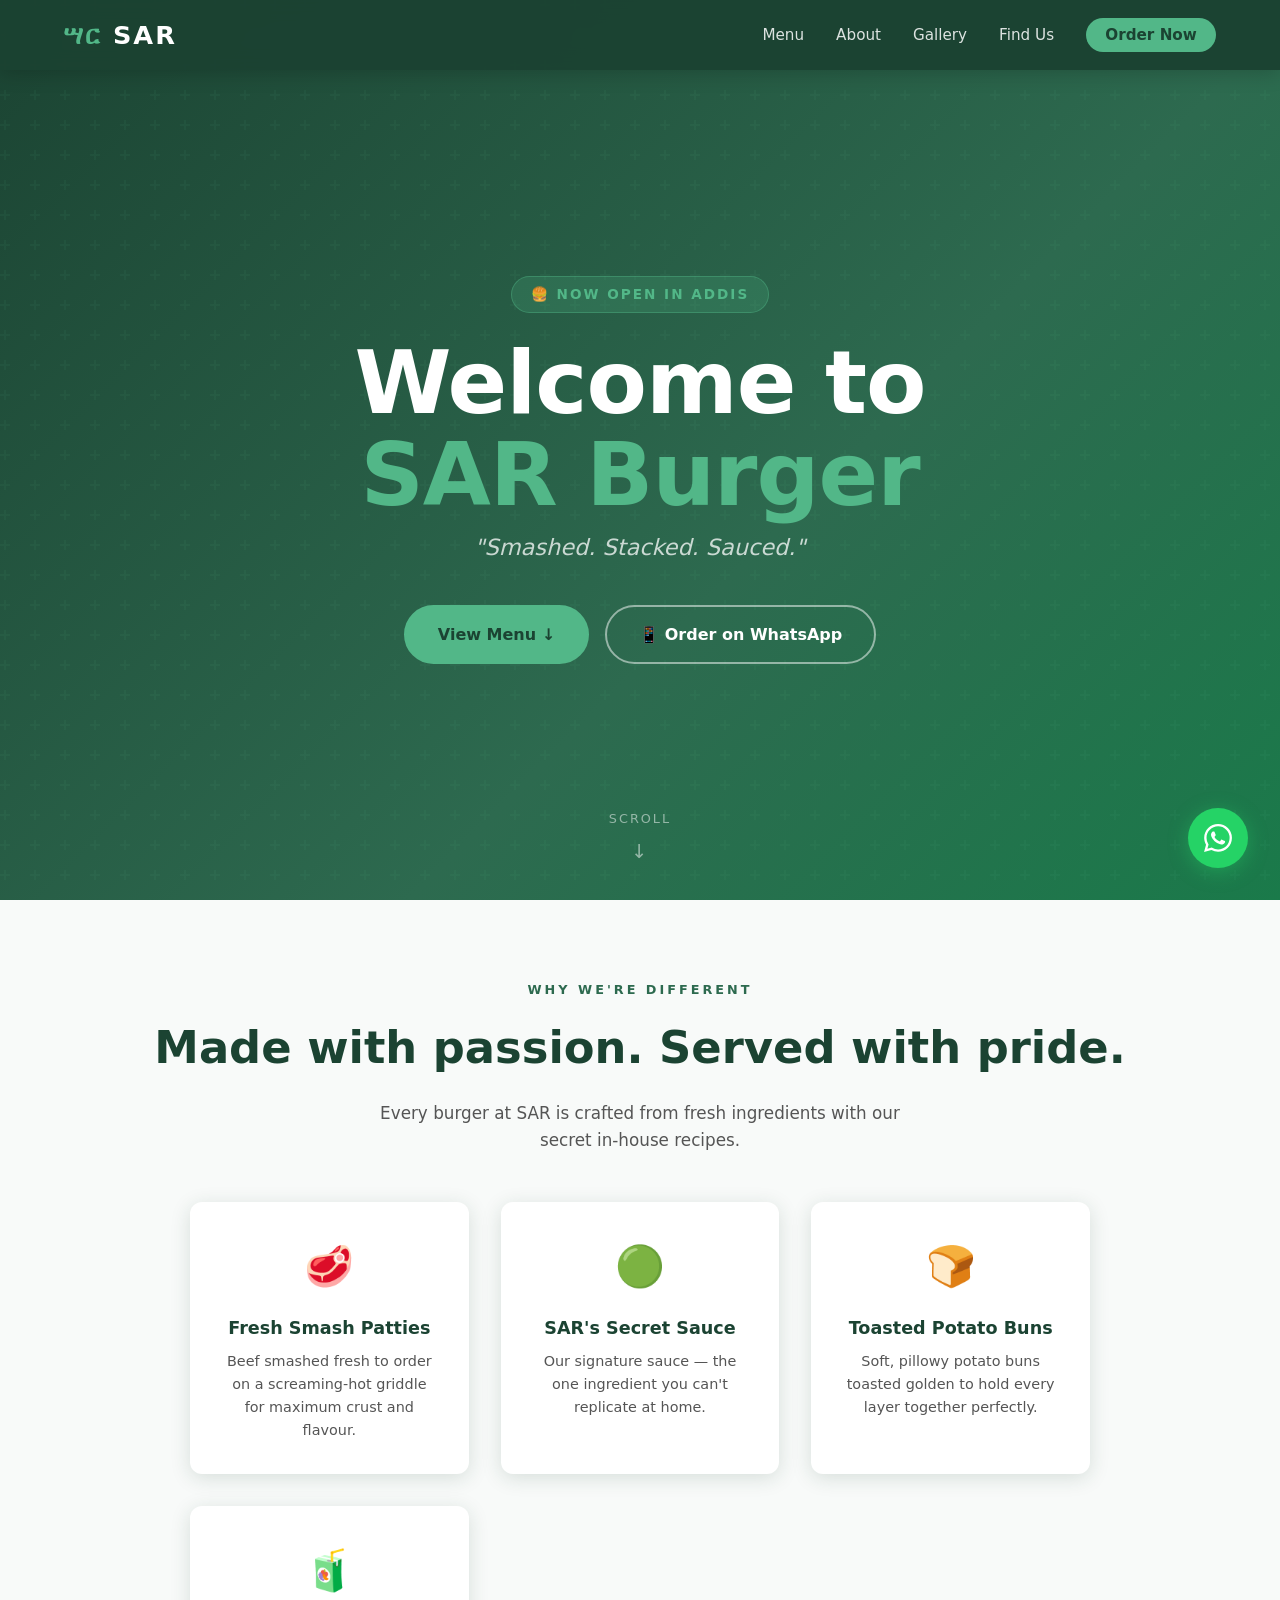
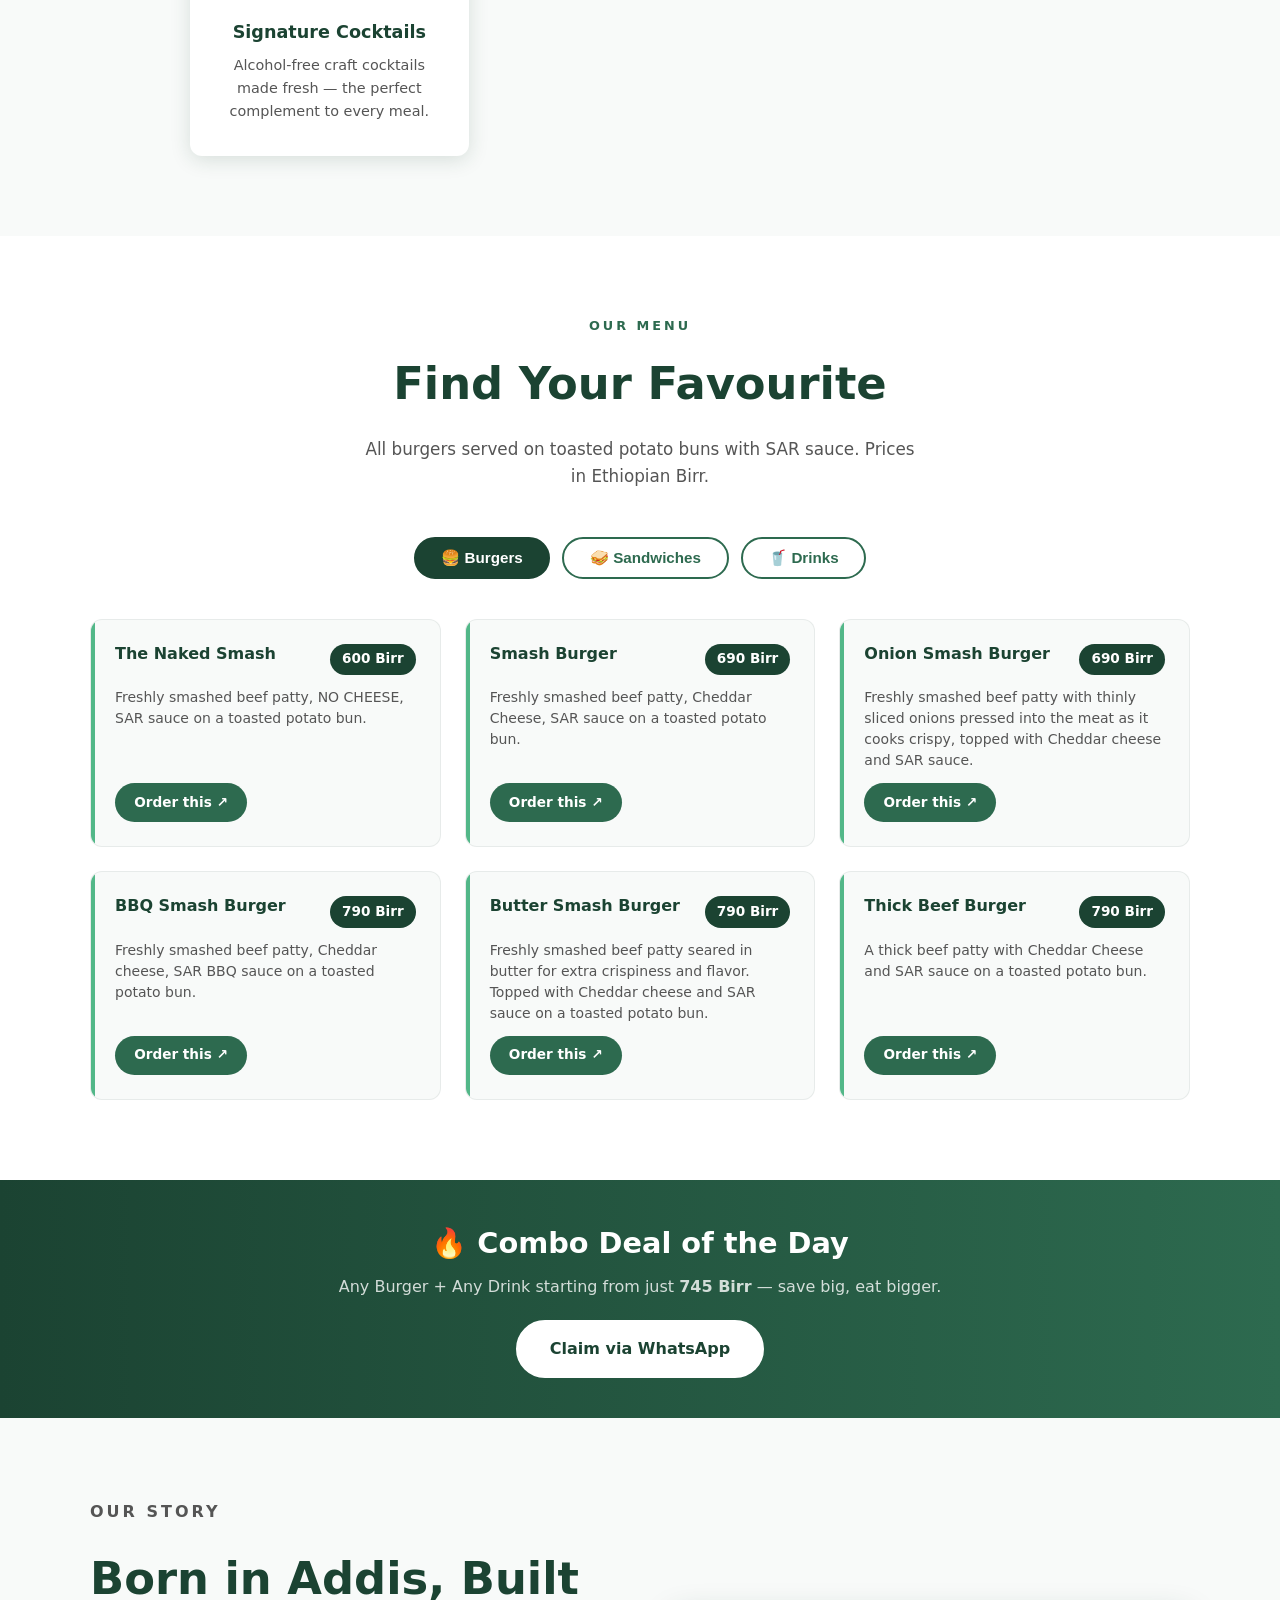
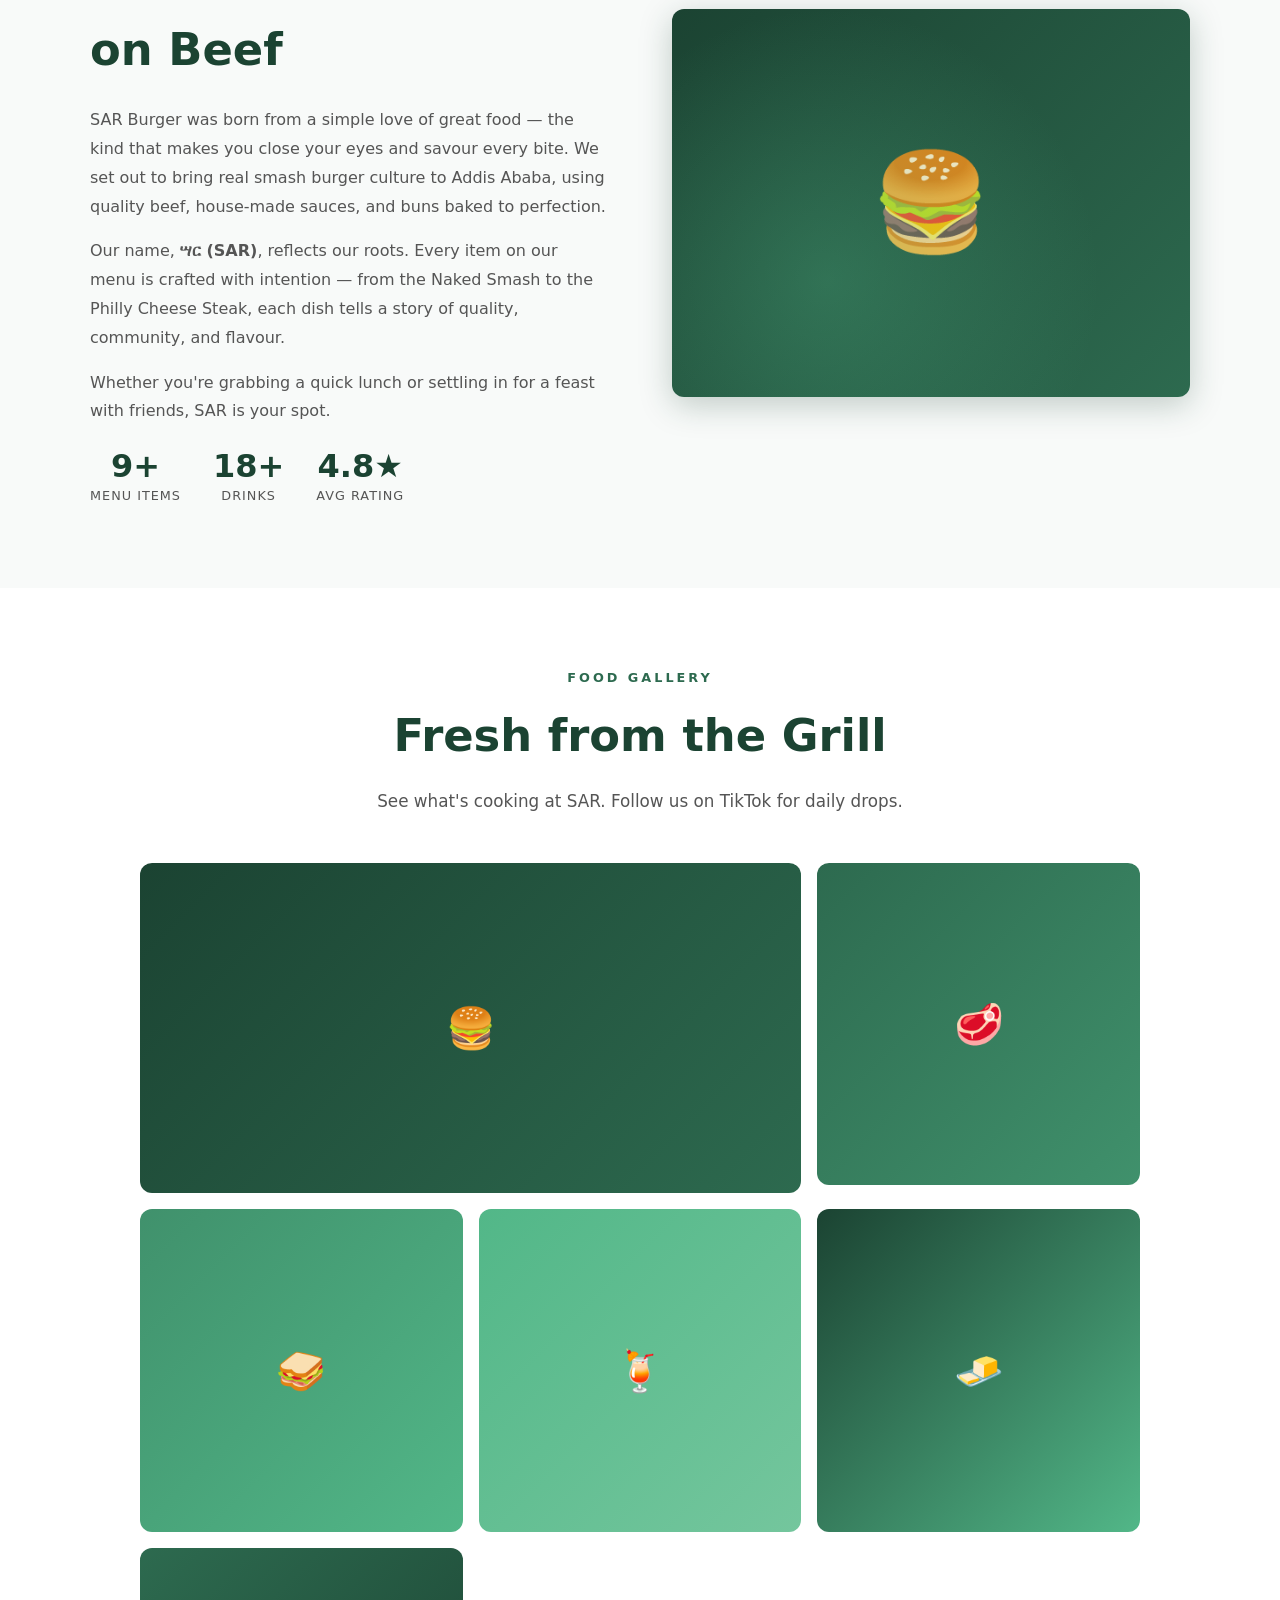
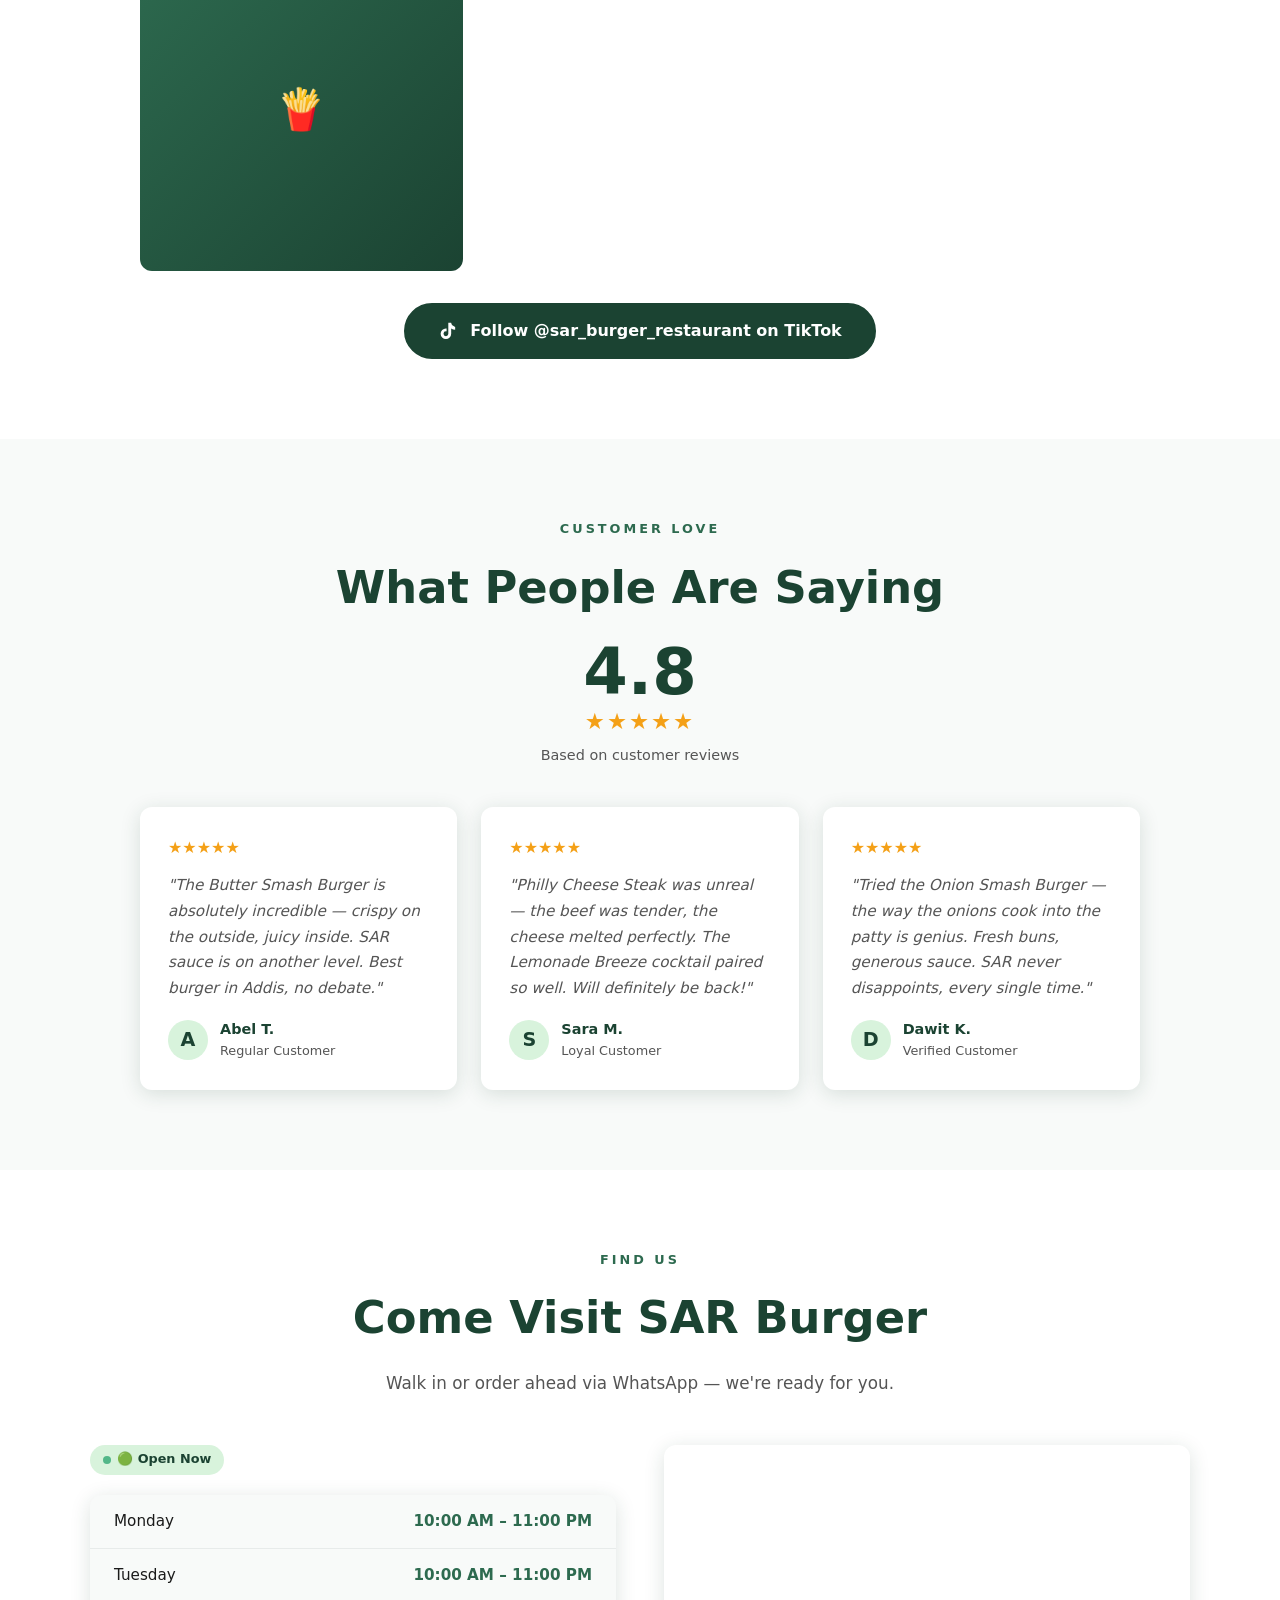
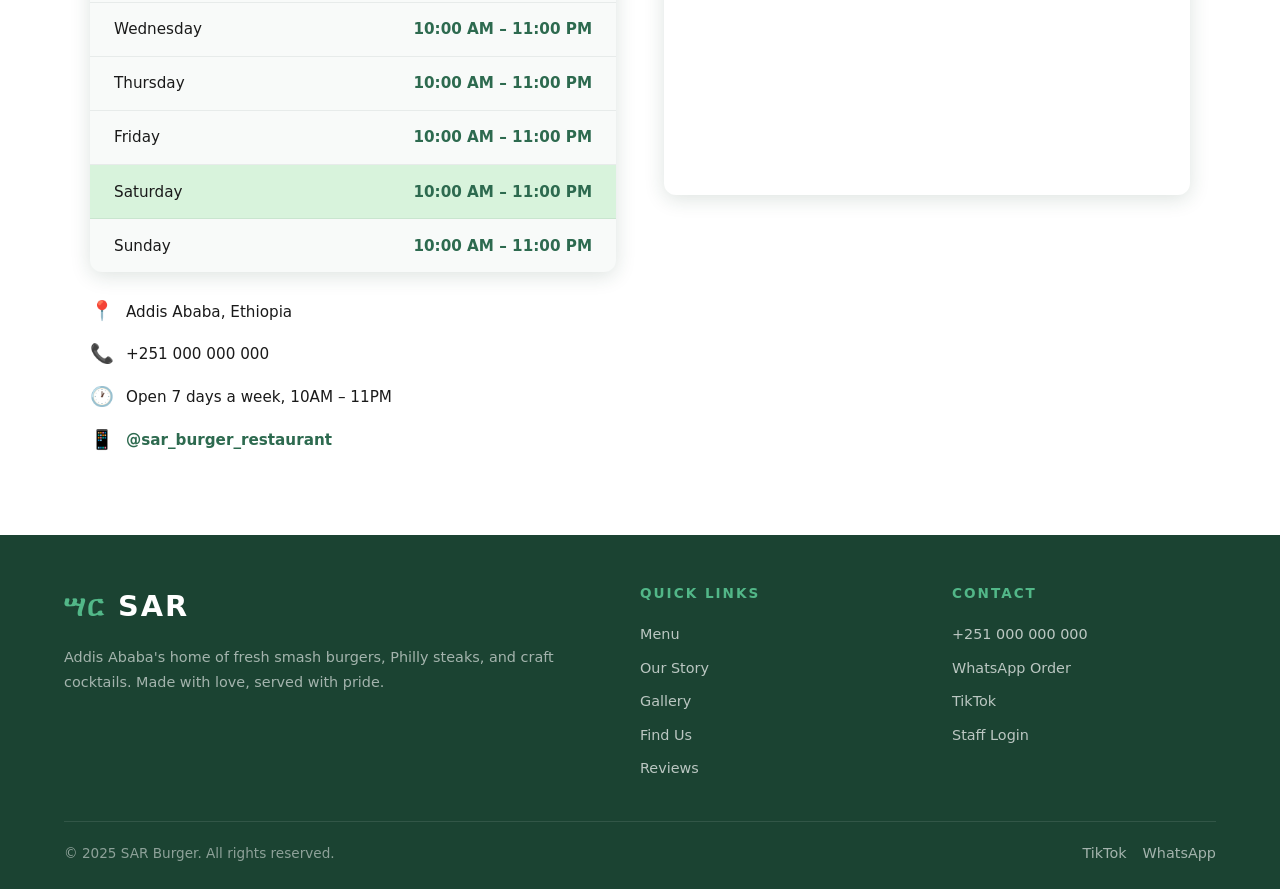
==== index.html @ cb4c7f54 "Build SAR Burger customer & admin website from scratch Two-page website for SAR Burger (Addis Ababa)" ====
<!DOCTYPE html>
<html lang="en">
<head>
  <meta charset="UTF-8" />
  <meta name="viewport" content="width=device-width, initial-scale=1.0" />
  <title>SAR Burger — Smashed. Stacked. Sauced.</title>
  <meta name="description" content="SAR Burger — fresh smash burgers, Philly cheesesteaks, signature cocktails and more. Order now via WhatsApp." />
  <link rel="stylesheet" href="css/style.css" />
  <link rel="icon" href="data:image/svg+xml,<svg xmlns='http://www.w3.org/2000/svg' viewBox='0 0 100 100'><text y='.9em' font-size='90'>🍔</text></svg>" />
</head>
<body>

<!-- ===== NAVBAR ===== -->
<nav class="navbar">
  <a href="#" class="nav-logo"><span>ሣር</span> SAR</a>
  <ul class="nav-links">
    <li><a href="#menu">Menu</a></li>
    <li><a href="#about">About</a></li>
    <li><a href="#gallery">Gallery</a></li>
    <li><a href="#location">Find Us</a></li>
    <li><a href="https://wa.me/251000000000?text=Hi%20SAR%20Burger!%20I'd%20like%20to%20place%20an%20order%20%F0%9F%8D%94" target="_blank" class="nav-order-btn">Order Now</a></li>
  </ul>
  <button class="nav-hamburger" onclick="toggleMenu()" aria-label="Toggle menu">
    <span></span><span></span><span></span>
  </button>
</nav>
<div class="nav-mobile" id="navMobile">
  <a href="#menu" onclick="toggleMenu()">Menu</a>
  <a href="#about" onclick="toggleMenu()">About</a>
  <a href="#gallery" onclick="toggleMenu()">Gallery</a>
  <a href="#location" onclick="toggleMenu()">Find Us</a>
  <a href="https://wa.me/251000000000?text=Hi%20SAR%20Burger!%20I'd%20like%20to%20place%20an%20order%20%F0%9F%8D%94" target="_blank" onclick="toggleMenu()">Order via WhatsApp</a>
</div>

<!-- ===== HERO ===== -->
<section class="hero" id="home">
  <div class="hero-content">
    <div class="hero-eyebrow">🍔 Now Open in Addis</div>
    <h1>Welcome to<br><span class="brand">SAR Burger</span></h1>
    <p class="hero-tagline">"Smashed. Stacked. Sauced."</p>
    <div class="hero-ctas">
      <a href="#menu" class="btn-primary">View Menu ↓</a>
      <a href="https://wa.me/251000000000?text=Hi%20SAR%20Burger!%20I'd%20like%20to%20place%20an%20order%20%F0%9F%8D%94" target="_blank" class="btn-outline">📱 Order on WhatsApp</a>
    </div>
  </div>
  <div class="hero-scroll">Scroll</div>
</section>

<!-- ===== WHY SAR ===== -->
<section class="why-sar" id="why">
  <p class="section-label">Why We're Different</p>
  <h2 class="section-title">Made with passion. Served with pride.</h2>
  <p class="section-subtitle">Every burger at SAR is crafted from fresh ingredients with our secret in-house recipes.</p>
  <div class="features-grid">
    <div class="feature-card">
      <span class="feature-icon">🥩</span>
      <h3>Fresh Smash Patties</h3>
      <p>Beef smashed fresh to order on a screaming-hot griddle for maximum crust and flavour.</p>
    </div>
    <div class="feature-card">
      <span class="feature-icon">🟢</span>
      <h3>SAR's Secret Sauce</h3>
      <p>Our signature sauce — the one ingredient you can't replicate at home.</p>
    </div>
    <div class="feature-card">
      <span class="feature-icon">🍞</span>
      <h3>Toasted Potato Buns</h3>
      <p>Soft, pillowy potato buns toasted golden to hold every layer together perfectly.</p>
    </div>
    <div class="feature-card">
      <span class="feature-icon">🧃</span>
      <h3>Signature Cocktails</h3>
      <p>Alcohol-free craft cocktails made fresh — the perfect complement to every meal.</p>
    </div>
  </div>
</section>

<!-- ===== MENU ===== -->
<section class="menu-section" id="menu">
  <p class="section-label">Our Menu</p>
  <h2 class="section-title">Find Your Favourite</h2>
  <p class="section-subtitle">All burgers served on toasted potato buns with SAR sauce. Prices in Ethiopian Birr.</p>

  <div class="menu-tabs">
    <button class="tab-btn active" onclick="switchTab('burgers', this)">🍔 Burgers</button>
    <button class="tab-btn" onclick="switchTab('sandwiches', this)">🥪 Sandwiches</button>
    <button class="tab-btn" onclick="switchTab('drinks', this)">🥤 Drinks</button>
  </div>

  <!-- BURGERS -->
  <div class="menu-panel active" id="tab-burgers">
    <div class="menu-grid" id="burgers-grid">
      <!-- populated by JS -->
    </div>
  </div>

  <!-- SANDWICHES -->
  <div class="menu-panel" id="tab-sandwiches">
    <p class="menu-category-label">All sandwiches served on a fresh, soft hoagie roll with a side of crispy fries.</p>
    <div class="menu-grid" id="sandwiches-grid"></div>
  </div>

  <!-- DRINKS -->
  <div class="menu-panel" id="tab-drinks">
    <div id="drinks-container"></div>
  </div>
</section>

<!-- ===== OFFERS BANNER ===== -->
<div class="offers-banner">
  <h2>🔥 Combo Deal of the Day</h2>
  <p>Any Burger + Any Drink starting from just <strong>745 Birr</strong> — save big, eat bigger.</p>
  <a href="https://wa.me/251000000000?text=Hi%20SAR!%20I%20want%20the%20combo%20deal%20%F0%9F%94%A5" target="_blank" class="btn-primary">Claim via WhatsApp</a>
</div>

<!-- ===== ABOUT ===== -->
<section class="about" id="about">
  <div class="about-grid">
    <div class="about-text">
      <p class="section-label">Our Story</p>
      <h2 class="section-title">Born in Addis, Built on Beef</h2>
      <p>SAR Burger was born from a simple love of great food — the kind that makes you close your eyes and savour every bite. We set out to bring real smash burger culture to Addis Ababa, using quality beef, house-made sauces, and buns baked to perfection.</p>
      <p>Our name, <strong>ሣር (SAR)</strong>, reflects our roots. Every item on our menu is crafted with intention — from the Naked Smash to the Philly Cheese Steak, each dish tells a story of quality, community, and flavour.</p>
      <p>Whether you're grabbing a quick lunch or settling in for a feast with friends, SAR is your spot.</p>
      <div class="about-stats">
        <div class="stat">
          <span class="stat-number">9+</span>
          <span class="stat-label">Menu Items</span>
        </div>
        <div class="stat">
          <span class="stat-number">18+</span>
          <span class="stat-label">Drinks</span>
        </div>
        <div class="stat">
          <span class="stat-number">4.8★</span>
          <span class="stat-label">Avg Rating</span>
        </div>
      </div>
    </div>
    <div class="about-image-box">🍔</div>
  </div>
</section>

<!-- ===== GALLERY ===== -->
<section class="gallery" id="gallery">
  <p class="section-label">Food Gallery</p>
  <h2 class="section-title">Fresh from the Grill</h2>
  <p class="section-subtitle">See what's cooking at SAR. Follow us on TikTok for daily drops.</p>
  <div class="gallery-grid">
    <div class="gallery-item" data-label="The Smash Collection" style="background:linear-gradient(135deg,#1B4332,#2D6A4F)">🍔</div>
    <div class="gallery-item" data-label="BBQ Smash Burger" style="background:linear-gradient(135deg,#2D6A4F,#40916C)">🥩</div>
    <div class="gallery-item" data-label="Philly Cheese Steak" style="background:linear-gradient(135deg,#40916C,#52B788)">🥪</div>
    <div class="gallery-item" data-label="SAR Special Cocktail" style="background:linear-gradient(135deg,#52B788,#74C69D)">🍹</div>
    <div class="gallery-item" data-label="Butter Smash Burger" style="background:linear-gradient(135deg,#1B4332,#52B788)">🧈</div>
    <div class="gallery-item" data-label="Crispy Fries & Sauces" style="background:linear-gradient(135deg,#2D6A4F,#1B4332)">🍟</div>
  </div>
  <div class="gallery-tiktok">
    <a href="https://www.tiktok.com/@sar_burger_restaurant" target="_blank" class="tiktok-btn">
      <svg width="20" height="20" viewBox="0 0 24 24" fill="currentColor"><path d="M19.59 6.69a4.83 4.83 0 01-3.77-4.25V2h-3.45v13.67a2.89 2.89 0 01-2.88 2.5 2.89 2.89 0 01-2.89-2.89 2.89 2.89 0 012.89-2.89c.28 0 .54.04.79.1V9.01a6.33 6.33 0 00-.79-.05A6.34 6.34 0 003.15 15.2a6.34 6.34 0 006.34 6.34 6.34 6.34 0 006.33-6.34V9.02a8.16 8.16 0 004.77 1.52V7.09a4.85 4.85 0 01-1-.4z"/></svg>
      Follow @sar_burger_restaurant on TikTok
    </a>
  </div>
</section>

<!-- ===== REVIEWS ===== -->
<section class="reviews" id="reviews">
  <p class="section-label">Customer Love</p>
  <h2 class="section-title">What People Are Saying</h2>
  <div class="rating-overall">
    <div class="rating-big">4.8</div>
    <div class="stars">★★★★★</div>
    <div class="rating-count">Based on customer reviews</div>
  </div>
  <div class="reviews-grid">
    <div class="review-card">
      <div class="review-stars">★★★★★</div>
      <p class="review-text">"The Butter Smash Burger is absolutely incredible — crispy on the outside, juicy inside. SAR sauce is on another level. Best burger in Addis, no debate."</p>
      <div class="review-author">
        <div class="review-avatar">A</div>
        <div>
          <div class="review-name">Abel T.</div>
          <div class="review-date">Regular Customer</div>
        </div>
      </div>
    </div>
    <div class="review-card">
      <div class="review-stars">★★★★★</div>
      <p class="review-text">"Philly Cheese Steak was unreal — the beef was tender, the cheese melted perfectly. The Lemonade Breeze cocktail paired so well. Will definitely be back!"</p>
      <div class="review-author">
        <div class="review-avatar">S</div>
        <div>
          <div class="review-name">Sara M.</div>
          <div class="review-date">Loyal Customer</div>
        </div>
      </div>
    </div>
    <div class="review-card">
      <div class="review-stars">★★★★★</div>
      <p class="review-text">"Tried the Onion Smash Burger — the way the onions cook into the patty is genius. Fresh buns, generous sauce. SAR never disappoints, every single time."</p>
      <div class="review-author">
        <div class="review-avatar">D</div>
        <div>
          <div class="review-name">Dawit K.</div>
          <div class="review-date">Verified Customer</div>
        </div>
      </div>
    </div>
  </div>
</section>

<!-- ===== LOCATION & HOURS ===== -->
<section class="location" id="location">
  <p class="section-label">Find Us</p>
  <h2 class="section-title">Come Visit SAR Burger</h2>
  <p class="section-subtitle">Walk in or order ahead via WhatsApp — we're ready for you.</p>
  <div class="location-grid">
    <div>
      <div class="open-badge">Open Now</div>
      <div class="hours-table">
        <div class="hours-row"><span class="hours-day">Monday</span><span class="hours-time">10:00 AM – 11:00 PM</span></div>
        <div class="hours-row"><span class="hours-day">Tuesday</span><span class="hours-time">10:00 AM – 11:00 PM</span></div>
        <div class="hours-row"><span class="hours-day">Wednesday</span><span class="hours-time">10:00 AM – 11:00 PM</span></div>
        <div class="hours-row today"><span class="hours-day">Thursday</span><span class="hours-time">10:00 AM – 11:00 PM</span></div>
        <div class="hours-row"><span class="hours-day">Friday</span><span class="hours-time">10:00 AM – 11:00 PM</span></div>
        <div class="hours-row"><span class="hours-day">Saturday</span><span class="hours-time">10:00 AM – 11:00 PM</span></div>
        <div class="hours-row"><span class="hours-day">Sunday</span><span class="hours-time">10:00 AM – 11:00 PM</span></div>
      </div>
      <div class="contact-info">
        <div class="contact-item"><span>📍</span><span>Addis Ababa, Ethiopia</span></div>
        <div class="contact-item"><span>📞</span><span>+251 000 000 000</span></div>
        <div class="contact-item"><span>🕐</span><span>Open 7 days a week, 10AM – 11PM</span></div>
        <div class="contact-item"><span>📱</span><span><a href="https://www.tiktok.com/@sar_burger_restaurant" target="_blank" style="color:var(--green-mid);font-weight:600">@sar_burger_restaurant</a></span></div>
      </div>
    </div>
    <div class="map-container">
      <iframe
        src="https://www.google.com/maps/embed?pb=!1m18!1m12!1m3!1d126765.00!2d38.7578!3d9.0084!2m3!1f0!2f0!3f0!3m2!1i1024!2i768!4f13.1!3m3!1m2!1s0x0%3A0x0!2sSAR%20Burger%2C%20Addis%20Ababa!5e0!3m2!1sen!2set!4v1"
        allowfullscreen=""
        loading="lazy"
        referrerpolicy="no-referrer-when-downgrade"
        title="SAR Burger Location">
      </iframe>
    </div>
  </div>
</section>

<!-- ===== WHATSAPP FLOAT ===== -->
<a href="https://wa.me/251000000000?text=Hi%20SAR%20Burger!%20I'd%20like%20to%20place%20an%20order%20%F0%9F%8D%94" target="_blank" class="whatsapp-float" aria-label="Order on WhatsApp">
  <svg width="28" height="28" viewBox="0 0 24 24" fill="white"><path d="M17.472 14.382c-.297-.149-1.758-.867-2.03-.967-.273-.099-.471-.148-.67.15-.197.297-.767.966-.94 1.164-.173.199-.347.223-.644.075-.297-.15-1.255-.463-2.39-1.475-.883-.788-1.48-1.761-1.653-2.059-.173-.297-.018-.458.13-.606.134-.133.298-.347.446-.52.149-.174.198-.298.298-.497.099-.198.05-.371-.025-.52-.075-.149-.669-1.612-.916-2.207-.242-.579-.487-.5-.669-.51-.173-.008-.371-.01-.57-.01-.198 0-.52.074-.792.372-.272.297-1.04 1.016-1.04 2.479 0 1.462 1.065 2.875 1.213 3.074.149.198 2.096 3.2 5.077 4.487.709.306 1.262.489 1.694.625.712.227 1.36.195 1.871.118.571-.085 1.758-.719 2.006-1.413.248-.694.248-1.289.173-1.413-.074-.124-.272-.198-.57-.347m-5.421 7.403h-.004a9.87 9.87 0 01-5.031-1.378l-.361-.214-3.741.982.998-3.648-.235-.374a9.86 9.86 0 01-1.51-5.26c.001-5.45 4.436-9.884 9.888-9.884 2.64 0 5.122 1.03 6.988 2.898a9.825 9.825 0 012.893 6.994c-.003 5.45-4.437 9.884-9.885 9.884m8.413-18.297A11.815 11.815 0 0012.05 0C5.495 0 .16 5.335.157 11.892c0 2.096.547 4.142 1.588 5.945L.057 24l6.305-1.654a11.882 11.882 0 005.683 1.448h.005c6.554 0 11.89-5.335 11.893-11.893a11.821 11.821 0 00-3.48-8.413z"/></svg>
</a>

<!-- ===== FOOTER ===== -->
<footer>
  <div class="footer-grid">
    <div class="footer-brand">
      <div class="nav-logo"><span>ሣር</span> SAR</div>
      <p>Addis Ababa's home of fresh smash burgers, Philly steaks, and craft cocktails. Made with love, served with pride.</p>
    </div>
    <div class="footer-col">
      <h4>Quick Links</h4>
      <ul>
        <li><a href="#menu">Menu</a></li>
        <li><a href="#about">Our Story</a></li>
        <li><a href="#gallery">Gallery</a></li>
        <li><a href="#location">Find Us</a></li>
        <li><a href="#reviews">Reviews</a></li>
      </ul>
    </div>
    <div class="footer-col">
      <h4>Contact</h4>
      <ul>
        <li><a href="tel:+251000000000">+251 000 000 000</a></li>
        <li><a href="https://wa.me/251000000000" target="_blank">WhatsApp Order</a></li>
        <li><a href="https://www.tiktok.com/@sar_burger_restaurant" target="_blank">TikTok</a></li>
        <li><a href="admin.html">Staff Login</a></li>
      </ul>
    </div>
  </div>
  <div class="footer-bottom">
    <span>© 2025 SAR Burger. All rights reserved.</span>
    <div class="social-links">
      <a href="https://www.tiktok.com/@sar_burger_restaurant" target="_blank">TikTok</a>
      <a href="https://wa.me/251000000000" target="_blank">WhatsApp</a>
    </div>
  </div>
</footer>

<script src="js/main.js"></script>
</body>
</html>
---- css/style.css ----
/* ===== CSS VARIABLES ===== */
:root {
  --green-dark: #1B4332;
  --green-mid: #2D6A4F;
  --green-light: #52B788;
  --green-pale: #D8F3DC;
  --white: #FFFFFF;
  --off-white: #F8FAF9;
  --text-dark: #1A1A1A;
  --text-muted: #555;
  --shadow: 0 4px 20px rgba(27, 67, 50, 0.15);
  --shadow-hover: 0 8px 32px rgba(27, 67, 50, 0.25);
  --radius: 12px;
  --transition: all 0.3s ease;
}

/* ===== RESET ===== */
*, *::before, *::after { box-sizing: border-box; margin: 0; padding: 0; }
html { scroll-behavior: smooth; }
body {
  font-family: 'Segoe UI', system-ui, -apple-system, sans-serif;
  color: var(--text-dark);
  background: var(--white);
  line-height: 1.6;
}
img { max-width: 100%; display: block; }
a { text-decoration: none; color: inherit; }
ul { list-style: none; }

/* ===== NAVBAR ===== */
.navbar {
  position: fixed;
  top: 0; left: 0; right: 0;
  z-index: 1000;
  background: rgba(27, 67, 50, 0.97);
  backdrop-filter: blur(10px);
  display: flex;
  align-items: center;
  justify-content: space-between;
  padding: 0 5%;
  height: 70px;
  box-shadow: 0 2px 20px rgba(0,0,0,0.2);
}
.nav-logo {
  font-size: 1.6rem;
  font-weight: 800;
  color: var(--white);
  letter-spacing: 2px;
}
.nav-logo span { color: var(--green-light); }
.nav-links {
  display: flex;
  gap: 2rem;
  align-items: center;
}
.nav-links a {
  color: rgba(255,255,255,0.85);
  font-weight: 500;
  font-size: 0.95rem;
  transition: var(--transition);
  position: relative;
}
.nav-links a::after {
  content: '';
  position: absolute;
  bottom: -4px; left: 0;
  width: 0; height: 2px;
  background: var(--green-light);
  transition: var(--transition);
}
.nav-links a:hover { color: var(--white); }
.nav-links a:hover::after { width: 100%; }
.nav-order-btn {
  background: var(--green-light) !important;
  color: var(--green-dark) !important;
  padding: 0.5rem 1.2rem !important;
  border-radius: 50px !important;
  font-weight: 700 !important;
}
.nav-order-btn:hover { background: var(--white) !important; }
.nav-hamburger {
  display: none;
  flex-direction: column;
  gap: 5px;
  cursor: pointer;
  padding: 5px;
}
.nav-hamburger span {
  display: block;
  width: 25px; height: 2px;
  background: var(--white);
  border-radius: 2px;
  transition: var(--transition);
}
.nav-mobile {
  display: none;
  position: fixed;
  top: 70px; left: 0; right: 0;
  background: var(--green-dark);
  padding: 1.5rem 5%;
  flex-direction: column;
  gap: 1rem;
  z-index: 999;
}
.nav-mobile.open { display: flex; }
.nav-mobile a {
  color: var(--white);
  font-size: 1.1rem;
  font-weight: 500;
  padding: 0.5rem 0;
  border-bottom: 1px solid rgba(255,255,255,0.1);
}

/* ===== HERO ===== */
.hero {
  min-height: 100vh;
  background: linear-gradient(135deg, var(--green-dark) 0%, var(--green-mid) 60%, #1a7a4a 100%);
  display: flex;
  align-items: center;
  justify-content: center;
  text-align: center;
  padding: 100px 5% 60px;
  position: relative;
  overflow: hidden;
}
.hero::before {
  content: '';
  position: absolute;
  inset: 0;
  background: url("data:image/svg+xml,%3Csvg width='60' height='60' viewBox='0 0 60 60' xmlns='http://www.w3.org/2000/svg'%3E%3Cg fill='none' fill-rule='evenodd'%3E%3Cg fill='%2352B788' fill-opacity='0.06'%3E%3Cpath d='M36 34v-4h-2v4h-4v2h4v4h2v-4h4v-2h-4zm0-30V0h-2v4h-4v2h4v4h2V6h4V4h-4zM6 34v-4H4v4H0v2h4v4h2v-4h4v-2H6zM6 4V0H4v4H0v2h4v4h2V6h4V4H6z'/%3E%3C/g%3E%3C/g%3E%3C/svg%3E");
}
.hero-content { position: relative; max-width: 700px; }
.hero-eyebrow {
  display: inline-block;
  background: rgba(82, 183, 136, 0.2);
  color: var(--green-light);
  border: 1px solid rgba(82, 183, 136, 0.4);
  padding: 0.4rem 1.2rem;
  border-radius: 50px;
  font-size: 0.85rem;
  font-weight: 600;
  letter-spacing: 2px;
  text-transform: uppercase;
  margin-bottom: 1.5rem;
}
.hero h1 {
  font-size: clamp(2.8rem, 8vw, 5.5rem);
  font-weight: 900;
  color: var(--white);
  line-height: 1.05;
  margin-bottom: 0.5rem;
  letter-spacing: -1px;
}
.hero h1 .brand { color: var(--green-light); }
.hero-tagline {
  font-size: clamp(1rem, 3vw, 1.4rem);
  color: rgba(255,255,255,0.75);
  margin-bottom: 2.5rem;
  font-style: italic;
}
.hero-ctas { display: flex; gap: 1rem; justify-content: center; flex-wrap: wrap; }
.btn-primary {
  background: var(--green-light);
  color: var(--green-dark);
  padding: 0.9rem 2rem;
  border-radius: 50px;
  font-weight: 700;
  font-size: 1rem;
  transition: var(--transition);
  border: 2px solid var(--green-light);
  cursor: pointer;
  display: inline-flex;
  align-items: center;
  gap: 0.5rem;
}
.btn-primary:hover {
  background: var(--white);
  border-color: var(--white);
  transform: translateY(-2px);
  box-shadow: var(--shadow-hover);
}
.btn-outline {
  background: transparent;
  color: var(--white);
  padding: 0.9rem 2rem;
  border-radius: 50px;
  font-weight: 700;
  font-size: 1rem;
  transition: var(--transition);
  border: 2px solid rgba(255,255,255,0.5);
  cursor: pointer;
  display: inline-flex;
  align-items: center;
  gap: 0.5rem;
}
.btn-outline:hover {
  border-color: var(--white);
  background: rgba(255,255,255,0.1);
  transform: translateY(-2px);
}
.hero-scroll {
  position: absolute;
  bottom: 2rem;
  left: 50%;
  transform: translateX(-50%);
  color: rgba(255,255,255,0.5);
  font-size: 0.8rem;
  letter-spacing: 2px;
  text-transform: uppercase;
  display: flex;
  flex-direction: column;
  align-items: center;
  gap: 0.5rem;
  animation: bounce 2s infinite;
}
.hero-scroll::after {
  content: '↓';
  font-size: 1.2rem;
}
@keyframes bounce {
  0%, 100% { transform: translateX(-50%) translateY(0); }
  50% { transform: translateX(-50%) translateY(8px); }
}

/* ===== SECTION SHARED ===== */
section { padding: 80px 5%; }
.section-label {
  text-align: center;
  color: var(--green-mid);
  font-size: 0.8rem;
  font-weight: 700;
  letter-spacing: 3px;
  text-transform: uppercase;
  margin-bottom: 0.75rem;
}
.section-title {
  text-align: center;
  font-size: clamp(1.8rem, 4vw, 2.8rem);
  font-weight: 800;
  color: var(--green-dark);
  margin-bottom: 1rem;
}
.section-subtitle {
  text-align: center;
  color: var(--text-muted);
  max-width: 560px;
  margin: 0 auto 3rem;
  font-size: 1.05rem;
}

/* ===== WHY SAR ===== */
.why-sar { background: var(--off-white); }
.features-grid {
  display: grid;
  grid-template-columns: repeat(auto-fit, minmax(220px, 1fr));
  gap: 2rem;
  max-width: 900px;
  margin: 0 auto;
}
.feature-card {
  background: var(--white);
  border-radius: var(--radius);
  padding: 2rem;
  text-align: center;
  box-shadow: var(--shadow);
  transition: var(--transition);
}
.feature-card:hover { transform: translateY(-6px); box-shadow: var(--shadow-hover); }
.feature-icon {
  font-size: 2.5rem;
  margin-bottom: 1rem;
  display: block;
}
.feature-card h3 { color: var(--green-dark); font-size: 1.1rem; margin-bottom: 0.5rem; font-weight: 700; }
.feature-card p { color: var(--text-muted); font-size: 0.9rem; }

/* ===== MENU ===== */
.menu-section { background: var(--white); }
.menu-tabs {
  display: flex;
  justify-content: center;
  gap: 0.75rem;
  flex-wrap: wrap;
  margin-bottom: 2.5rem;
}
.tab-btn {
  padding: 0.6rem 1.6rem;
  border-radius: 50px;
  border: 2px solid var(--green-mid);
  background: transparent;
  color: var(--green-mid);
  font-weight: 600;
  font-size: 0.95rem;
  cursor: pointer;
  transition: var(--transition);
}
.tab-btn.active, .tab-btn:hover {
  background: var(--green-dark);
  border-color: var(--green-dark);
  color: var(--white);
}
.menu-panel { display: none; }
.menu-panel.active { display: block; }
.menu-category-label {
  text-align: center;
  color: var(--text-muted);
  font-size: 0.85rem;
  margin-bottom: 1.5rem;
  font-style: italic;
}
.menu-grid {
  display: grid;
  grid-template-columns: repeat(auto-fill, minmax(290px, 1fr));
  gap: 1.5rem;
  max-width: 1100px;
  margin: 0 auto;
}
.menu-card {
  background: var(--off-white);
  border-radius: var(--radius);
  padding: 1.5rem;
  display: flex;
  flex-direction: column;
  gap: 0.75rem;
  border: 1px solid rgba(27,67,50,0.08);
  transition: var(--transition);
  position: relative;
  overflow: hidden;
}
.menu-card::before {
  content: '';
  position: absolute;
  top: 0; left: 0;
  width: 4px; height: 100%;
  background: var(--green-light);
  border-radius: 4px 0 0 4px;
}
.menu-card:hover { transform: translateY(-4px); box-shadow: var(--shadow); }
.menu-card-header {
  display: flex;
  justify-content: space-between;
  align-items: flex-start;
  gap: 1rem;
}
.menu-card h3 {
  font-size: 1rem;
  font-weight: 700;
  color: var(--green-dark);
  line-height: 1.3;
}
.price-badge {
  background: var(--green-dark);
  color: var(--white);
  padding: 0.3rem 0.75rem;
  border-radius: 50px;
  font-size: 0.85rem;
  font-weight: 700;
  white-space: nowrap;
  flex-shrink: 0;
}
.menu-card p {
  color: var(--text-muted);
  font-size: 0.875rem;
  line-height: 1.5;
  flex: 1;
}
.menu-order-btn {
  background: var(--green-mid);
  color: var(--white);
  border: none;
  padding: 0.55rem 1.2rem;
  border-radius: 50px;
  font-size: 0.85rem;
  font-weight: 600;
  cursor: pointer;
  transition: var(--transition);
  align-self: flex-start;
}
.menu-order-btn:hover { background: var(--green-dark); transform: scale(1.02); }

/* Drinks sub-sections */
.drinks-section-title {
  font-size: 1.1rem;
  font-weight: 700;
  color: var(--green-dark);
  margin: 2rem 0 1rem;
  text-align: center;
  padding-bottom: 0.5rem;
  border-bottom: 2px solid var(--green-pale);
}
.drinks-grid {
  display: grid;
  grid-template-columns: repeat(auto-fill, minmax(200px, 1fr));
  gap: 1rem;
  max-width: 900px;
  margin: 0 auto 1rem;
}
.drink-card {
  background: var(--off-white);
  border-radius: var(--radius);
  padding: 1rem 1.25rem;
  display: flex;
  justify-content: space-between;
  align-items: center;
  border: 1px solid rgba(27,67,50,0.08);
  transition: var(--transition);
}
.drink-card:hover { background: var(--green-pale); transform: scale(1.02); }
.drink-name { font-weight: 600; font-size: 0.9rem; color: var(--green-dark); }
.drink-price { font-weight: 700; color: var(--green-mid); font-size: 0.9rem; }

/* ===== OFFERS BANNER ===== */
.offers-banner {
  background: linear-gradient(90deg, var(--green-dark), var(--green-mid), var(--green-dark));
  background-size: 200% 100%;
  animation: shimmer 4s ease infinite;
  color: var(--white);
  text-align: center;
  padding: 2.5rem 5%;
}
@keyframes shimmer {
  0% { background-position: 0% 50%; }
  50% { background-position: 100% 50%; }
  100% { background-position: 0% 50%; }
}
.offers-banner h2 {
  font-size: clamp(1.2rem, 3vw, 1.8rem);
  font-weight: 800;
  margin-bottom: 0.5rem;
}
.offers-banner p { color: rgba(255,255,255,0.8); font-size: 1rem; margin-bottom: 1.25rem; }
.offers-banner .btn-primary { background: var(--white); color: var(--green-dark); border-color: var(--white); }
.offers-banner .btn-primary:hover { background: var(--green-pale); border-color: var(--green-pale); }

/* ===== ABOUT ===== */
.about { background: var(--off-white); }
.about-grid {
  display: grid;
  grid-template-columns: 1fr 1fr;
  gap: 4rem;
  align-items: center;
  max-width: 1100px;
  margin: 0 auto;
}
.about-text .section-label, .about-text .section-title { text-align: left; }
.about-text .section-title { margin-bottom: 1.25rem; }
.about-text p {
  color: var(--text-muted);
  margin-bottom: 1rem;
  font-size: 1rem;
  line-height: 1.8;
}
.about-stats {
  display: flex;
  gap: 2rem;
  margin-top: 1.5rem;
  flex-wrap: wrap;
}
.stat { text-align: center; }
.stat-number {
  display: block;
  font-size: 2rem;
  font-weight: 900;
  color: var(--green-dark);
  line-height: 1;
}
.stat-label {
  font-size: 0.8rem;
  color: var(--text-muted);
  text-transform: uppercase;
  letter-spacing: 1px;
}
.about-image-box {
  border-radius: var(--radius);
  background: linear-gradient(135deg, var(--green-dark), var(--green-mid));
  aspect-ratio: 4/3;
  display: flex;
  align-items: center;
  justify-content: center;
  font-size: 6rem;
  box-shadow: var(--shadow-hover);
  position: relative;
  overflow: hidden;
}
.about-image-box::after {
  content: '';
  position: absolute;
  inset: 0;
  background: radial-gradient(circle at 30% 70%, rgba(82,183,136,0.3), transparent 60%);
}

/* ===== GALLERY ===== */
.gallery { background: var(--white); }
.gallery-grid {
  display: grid;
  grid-template-columns: repeat(3, 1fr);
  grid-template-rows: auto auto;
  gap: 1rem;
  max-width: 1000px;
  margin: 0 auto 2rem;
}
.gallery-item {
  border-radius: var(--radius);
  background: linear-gradient(135deg, var(--green-dark), var(--green-mid));
  aspect-ratio: 1;
  display: flex;
  align-items: center;
  justify-content: center;
  font-size: 2.5rem;
  position: relative;
  overflow: hidden;
  cursor: pointer;
  transition: var(--transition);
}
.gallery-item:first-child { grid-column: span 2; aspect-ratio: 2/1; }
.gallery-item::after {
  content: attr(data-label);
  position: absolute;
  bottom: 0; left: 0; right: 0;
  background: linear-gradient(transparent, rgba(27,67,50,0.9));
  color: var(--white);
  padding: 1rem 1rem 0.75rem;
  font-size: 0.85rem;
  font-weight: 600;
  transform: translateY(100%);
  transition: var(--transition);
}
.gallery-item:hover { transform: scale(1.02); }
.gallery-item:hover::after { transform: translateY(0); }
.gallery-tiktok {
  text-align: center;
}
.tiktok-btn {
  display: inline-flex;
  align-items: center;
  gap: 0.75rem;
  background: var(--green-dark);
  color: var(--white);
  padding: 0.85rem 2rem;
  border-radius: 50px;
  font-weight: 700;
  font-size: 1rem;
  transition: var(--transition);
  border: 2px solid var(--green-dark);
}
.tiktok-btn:hover { background: transparent; color: var(--green-dark); }

/* ===== REVIEWS ===== */
.reviews { background: var(--off-white); }
.rating-overall {
  text-align: center;
  margin-bottom: 2.5rem;
}
.rating-big {
  font-size: 4rem;
  font-weight: 900;
  color: var(--green-dark);
  line-height: 1;
}
.stars { color: #F4A017; font-size: 1.4rem; letter-spacing: 2px; }
.rating-count { color: var(--text-muted); font-size: 0.9rem; margin-top: 0.3rem; }
.reviews-grid {
  display: grid;
  grid-template-columns: repeat(auto-fit, minmax(280px, 1fr));
  gap: 1.5rem;
  max-width: 1000px;
  margin: 0 auto;
}
.review-card {
  background: var(--white);
  border-radius: var(--radius);
  padding: 1.75rem;
  box-shadow: var(--shadow);
  transition: var(--transition);
}
.review-card:hover { transform: translateY(-4px); box-shadow: var(--shadow-hover); }
.review-stars { color: #F4A017; margin-bottom: 0.75rem; font-size: 1rem; }
.review-text {
  color: var(--text-muted);
  font-size: 0.95rem;
  line-height: 1.7;
  margin-bottom: 1rem;
  font-style: italic;
}
.review-author {
  display: flex;
  align-items: center;
  gap: 0.75rem;
}
.review-avatar {
  width: 40px; height: 40px;
  border-radius: 50%;
  background: var(--green-pale);
  display: flex;
  align-items: center;
  justify-content: center;
  font-size: 1.2rem;
  font-weight: 700;
  color: var(--green-dark);
  flex-shrink: 0;
}
.review-name { font-weight: 700; color: var(--green-dark); font-size: 0.9rem; }
.review-date { color: var(--text-muted); font-size: 0.8rem; }

/* ===== LOCATION & HOURS ===== */
.location { background: var(--white); }
.location-grid {
  display: grid;
  grid-template-columns: 1fr 1fr;
  gap: 3rem;
  max-width: 1100px;
  margin: 0 auto;
  align-items: start;
}
.hours-table {
  background: var(--off-white);
  border-radius: var(--radius);
  overflow: hidden;
  box-shadow: var(--shadow);
}
.hours-row {
  display: flex;
  justify-content: space-between;
  padding: 0.9rem 1.5rem;
  border-bottom: 1px solid rgba(27,67,50,0.08);
  font-size: 0.95rem;
}
.hours-row:last-child { border-bottom: none; }
.hours-row.today { background: var(--green-pale); font-weight: 700; }
.hours-day { color: var(--text-dark); font-weight: 500; }
.hours-time { color: var(--green-mid); font-weight: 600; }
.open-badge {
  display: inline-flex;
  align-items: center;
  gap: 0.4rem;
  background: var(--green-pale);
  color: var(--green-dark);
  padding: 0.3rem 0.8rem;
  border-radius: 50px;
  font-size: 0.8rem;
  font-weight: 700;
  margin-bottom: 1.25rem;
}
.open-badge::before {
  content: '';
  width: 8px; height: 8px;
  background: var(--green-light);
  border-radius: 50%;
  animation: pulse 2s infinite;
}
@keyframes pulse {
  0%, 100% { opacity: 1; transform: scale(1); }
  50% { opacity: 0.5; transform: scale(1.4); }
}
.map-container {
  border-radius: var(--radius);
  overflow: hidden;
  box-shadow: var(--shadow);
  height: 350px;
}
.map-container iframe {
  width: 100%;
  height: 100%;
  border: none;
}
.contact-info {
  margin-top: 1.5rem;
  display: flex;
  flex-direction: column;
  gap: 0.75rem;
}
.contact-item {
  display: flex;
  align-items: center;
  gap: 0.75rem;
  font-size: 0.95rem;
  color: var(--text-dark);
}
.contact-item span:first-child { font-size: 1.2rem; flex-shrink: 0; }

/* ===== WHATSAPP FLOAT ===== */
.whatsapp-float {
  position: fixed;
  bottom: 2rem;
  right: 2rem;
  z-index: 900;
  background: #25D366;
  color: var(--white);
  width: 60px; height: 60px;
  border-radius: 50%;
  display: flex;
  align-items: center;
  justify-content: center;
  font-size: 1.8rem;
  box-shadow: 0 4px 20px rgba(37, 211, 102, 0.4);
  transition: var(--transition);
  cursor: pointer;
}
.whatsapp-float:hover {
  transform: scale(1.1);
  box-shadow: 0 6px 30px rgba(37, 211, 102, 0.6);
}
.whatsapp-float::before {
  content: 'Order Now!';
  position: absolute;
  right: 70px;
  background: var(--text-dark);
  color: var(--white);
  padding: 0.4rem 0.8rem;
  border-radius: 8px;
  font-size: 0.8rem;
  white-space: nowrap;
  opacity: 0;
  transition: var(--transition);
}
.whatsapp-float:hover::before { opacity: 1; }

/* ===== FOOTER ===== */
footer {
  background: var(--green-dark);
  color: var(--white);
  padding: 3rem 5% 1.5rem;
}
.footer-grid {
  display: grid;
  grid-template-columns: 2fr 1fr 1fr;
  gap: 3rem;
  margin-bottom: 2.5rem;
}
.footer-brand .nav-logo { font-size: 1.8rem; margin-bottom: 1rem; }
.footer-brand p { color: rgba(255,255,255,0.6); font-size: 0.9rem; line-height: 1.7; }
.footer-col h4 {
  color: var(--green-light);
  font-size: 0.85rem;
  font-weight: 700;
  letter-spacing: 2px;
  text-transform: uppercase;
  margin-bottom: 1rem;
}
.footer-col ul { display: flex; flex-direction: column; gap: 0.5rem; }
.footer-col ul a { color: rgba(255,255,255,0.7); font-size: 0.9rem; transition: var(--transition); }
.footer-col ul a:hover { color: var(--green-light); }
.footer-bottom {
  border-top: 1px solid rgba(255,255,255,0.1);
  padding-top: 1.25rem;
  display: flex;
  justify-content: space-between;
  align-items: center;
  color: rgba(255,255,255,0.5);
  font-size: 0.85rem;
  flex-wrap: wrap;
  gap: 0.5rem;
}
.social-links { display: flex; gap: 1rem; }
.social-links a {
  color: rgba(255,255,255,0.6);
  font-size: 0.9rem;
  transition: var(--transition);
}
.social-links a:hover { color: var(--green-light); }

/* ===== RESPONSIVE ===== */
@media (max-width: 900px) {
  .about-grid { grid-template-columns: 1fr; gap: 2rem; }
  .about-image-box { max-width: 400px; margin: 0 auto; }
  .location-grid { grid-template-columns: 1fr; }
  .footer-grid { grid-template-columns: 1fr 1fr; }
  .gallery-grid { grid-template-columns: repeat(2, 1fr); }
  .gallery-item:first-child { grid-column: span 2; }
}
@media (max-width: 700px) {
  .nav-links { display: none; }
  .nav-hamburger { display: flex; }
  .hero { padding-top: 90px; }
  .footer-grid { grid-template-columns: 1fr; gap: 2rem; }
  .gallery-grid { grid-template-columns: 1fr 1fr; }
  section { padding: 60px 5%; }
  .about-stats { gap: 1rem; }
}
@media (max-width: 480px) {
  .gallery-grid { grid-template-columns: 1fr; }
  .gallery-item:first-child { grid-column: span 1; aspect-ratio: 1; }
  .features-grid { grid-template-columns: 1fr; }
}
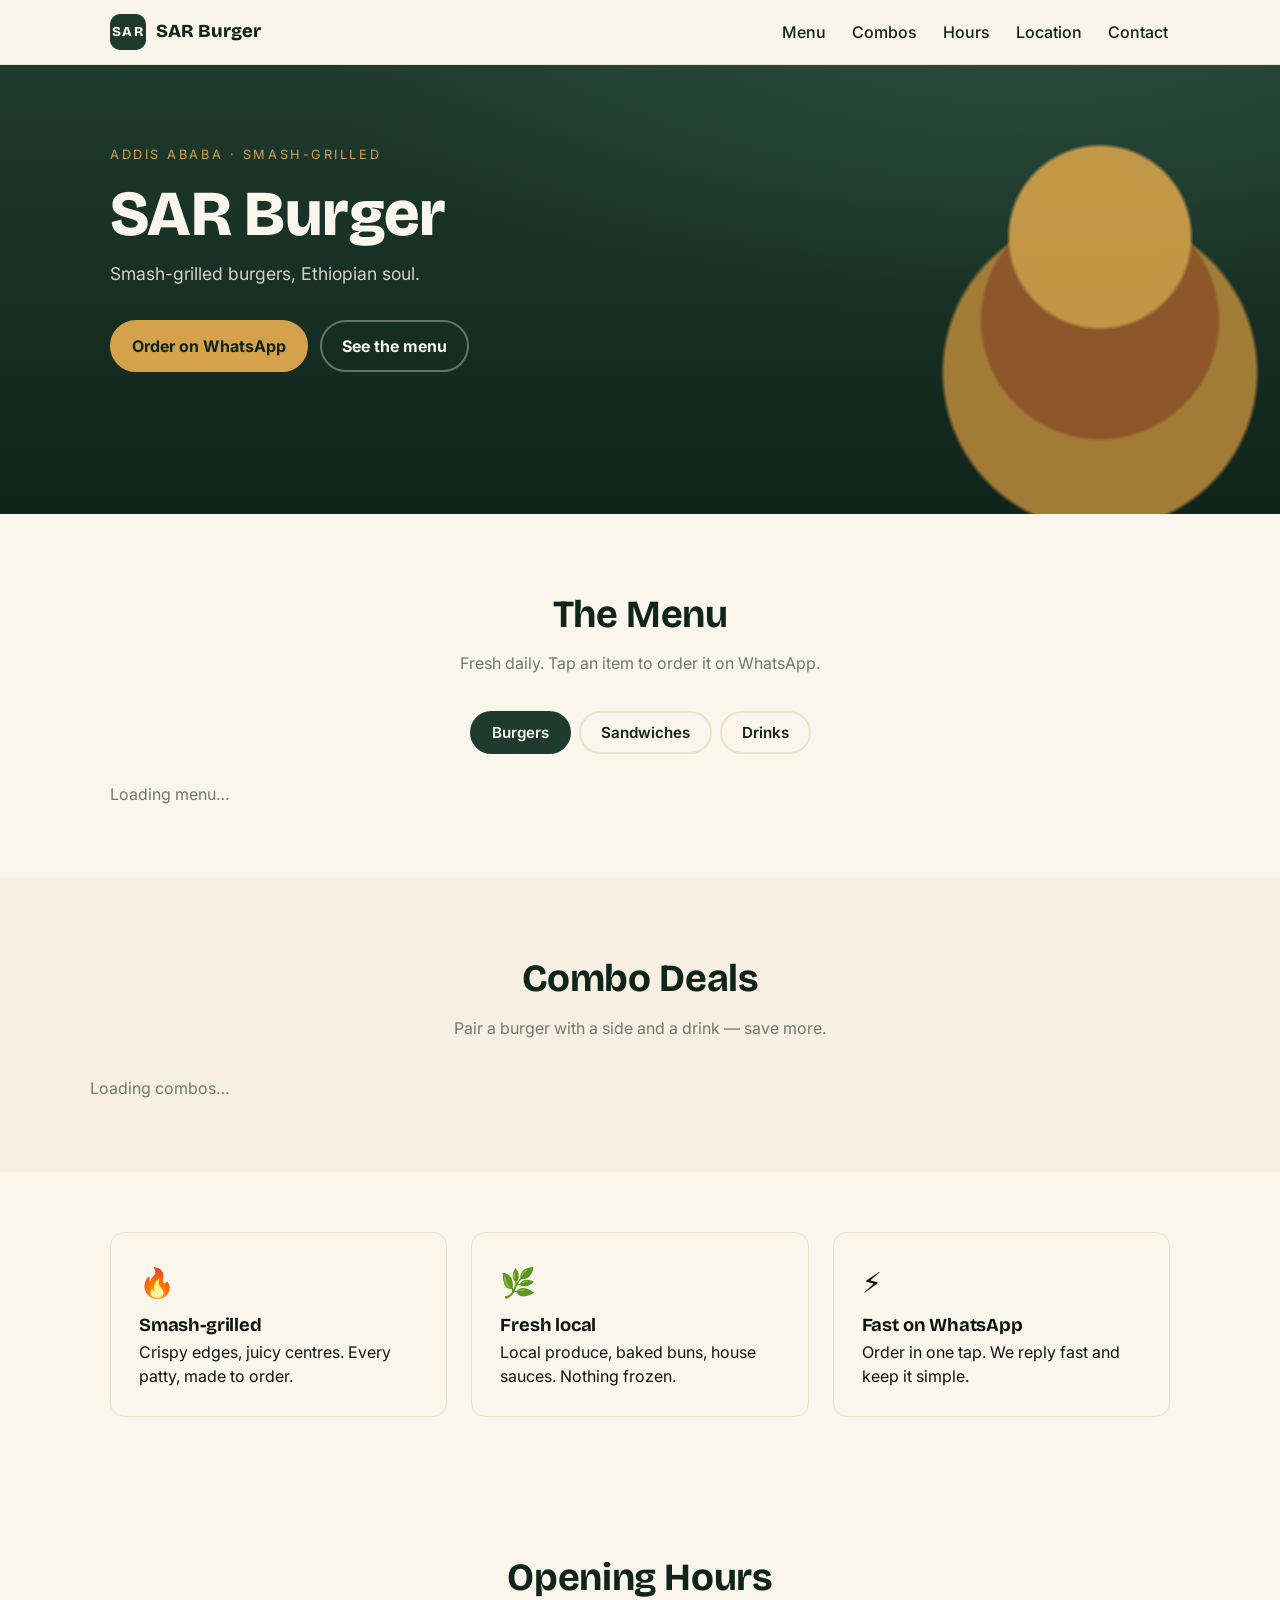
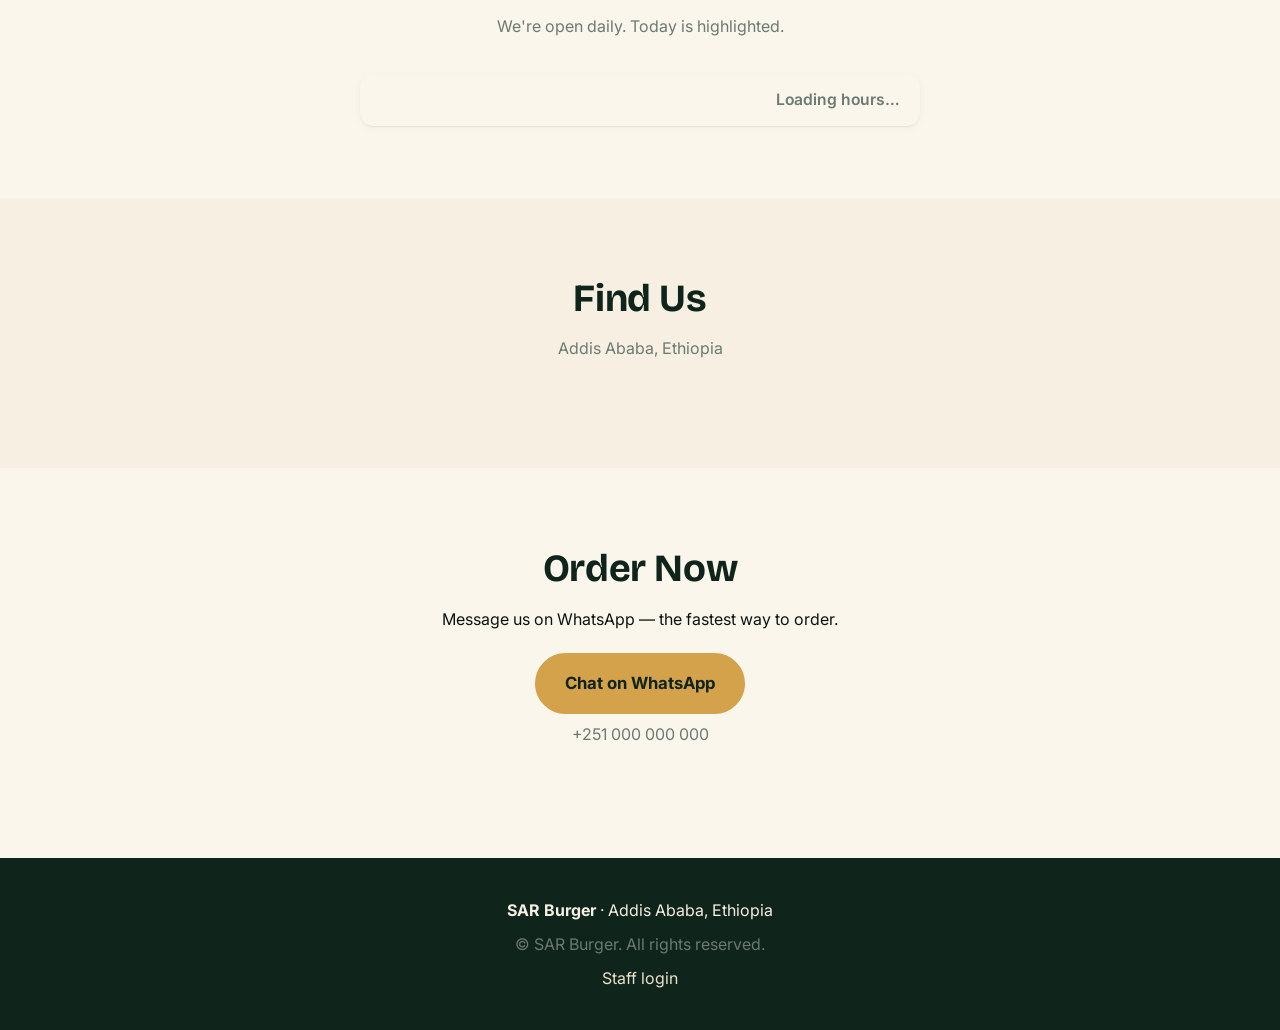
==== commit 04396a3f: "Rebuild SAR Burger from scratch on Supabase Complete rewrite replacing the Firebase implementation. " ====
--- a/index.html
+++ b/index.html
@@ -1,290 +1,134 @@
-<!DOCTYPE html>
+<!doctype html>
 <html lang="en">
 <head>
-  <meta charset="UTF-8" />
-  <meta name="viewport" content="width=device-width, initial-scale=1.0" />
-  <title>SAR Burger — Smashed. Stacked. Sauced.</title>
-  <meta name="description" content="SAR Burger — fresh smash burgers, Philly cheesesteaks, signature cocktails and more. Order now via WhatsApp." />
+  <meta charset="utf-8" />
+  <meta name="viewport" content="width=device-width, initial-scale=1" />
+  <title>SAR Burger — Smash-grilled burgers, Ethiopian soul.</title>
+  <meta name="description" content="SAR Burger — smash-grilled burgers, sandwiches, and cold drinks. Order on WhatsApp." />
+  <link rel="preconnect" href="https://fonts.googleapis.com" />
+  <link rel="preconnect" href="https://fonts.gstatic.com" crossorigin />
+  <link href="https://fonts.googleapis.com/css2?family=Bricolage+Grotesque:wght@500;700;800&family=Inter:wght@400;500;600;700&display=swap" rel="stylesheet" />
   <link rel="stylesheet" href="css/style.css" />
-  <link rel="icon" href="data:image/svg+xml,<svg xmlns='http://www.w3.org/2000/svg' viewBox='0 0 100 100'><text y='.9em' font-size='90'>🍔</text></svg>" />
 </head>
 <body>
 
-<!-- ===== NAVBAR ===== -->
-<nav class="navbar">
-  <a href="#" class="nav-logo"><span>ሣር</span> SAR</a>
-  <ul class="nav-links">
-    <li><a href="#menu">Menu</a></li>
-    <li><a href="#about">About</a></li>
-    <li><a href="#gallery">Gallery</a></li>
-    <li><a href="#location">Find Us</a></li>
-    <li><a href="https://wa.me/251000000000?text=Hi%20SAR%20Burger!%20I'd%20like%20to%20place%20an%20order%20%F0%9F%8D%94" target="_blank" class="nav-order-btn">Order Now</a></li>
-  </ul>
-  <button class="nav-hamburger" onclick="toggleMenu()" aria-label="Toggle menu">
-    <span></span><span></span><span></span>
-  </button>
-</nav>
-<div class="nav-mobile" id="navMobile">
-  <a href="#menu" onclick="toggleMenu()">Menu</a>
-  <a href="#about" onclick="toggleMenu()">About</a>
-  <a href="#gallery" onclick="toggleMenu()">Gallery</a>
-  <a href="#location" onclick="toggleMenu()">Find Us</a>
-  <a href="https://wa.me/251000000000?text=Hi%20SAR%20Burger!%20I'd%20like%20to%20place%20an%20order%20%F0%9F%8D%94" target="_blank" onclick="toggleMenu()">Order via WhatsApp</a>
-</div>
+<header class="nav">
+  <div class="nav__inner">
+    <a href="#top" class="brand">
+      <span class="brand__mark">SAR</span>
+      <span class="brand__word" data-setting="restaurant_name">SAR Burger</span>
+    </a>
+    <nav class="nav__links" id="nav-links">
+      <a href="#menu">Menu</a>
+      <a href="#combos">Combos</a>
+      <a href="#hours">Hours</a>
+      <a href="#location">Location</a>
+      <a href="#contact">Contact</a>
+    </nav>
+    <button class="nav__toggle" id="nav-toggle" aria-label="Toggle menu">
+      <span></span><span></span><span></span>
+    </button>
+  </div>
+</header>
 
-<!-- ===== HERO ===== -->
-<section class="hero" id="home">
-  <div class="hero-content">
-    <div class="hero-eyebrow">🍔 Now Open in Addis</div>
-    <h1>Welcome to<br><span class="brand">SAR Burger</span></h1>
-    <p class="hero-tagline">"Smashed. Stacked. Sauced."</p>
-    <div class="hero-ctas">
-      <a href="#menu" class="btn-primary">View Menu ↓</a>
-      <a href="https://wa.me/251000000000?text=Hi%20SAR%20Burger!%20I'd%20like%20to%20place%20an%20order%20%F0%9F%8D%94" target="_blank" class="btn-outline">📱 Order on WhatsApp</a>
+<main id="top">
+
+  <section class="hero">
+    <div class="hero__inner">
+      <p class="hero__eyebrow">Addis Ababa · Smash-grilled</p>
+      <h1 class="hero__title" data-setting="restaurant_name">SAR Burger</h1>
+      <p class="hero__tag" data-setting="tagline">Smash-grilled burgers, Ethiopian soul.</p>
+      <div class="hero__cta">
+        <a id="hero-order" class="btn btn--primary" target="_blank" rel="noopener">Order on WhatsApp</a>
+        <a href="#menu" class="btn btn--ghost">See the menu</a>
+      </div>
+      <p class="hero__status" id="open-status">&nbsp;</p>
     </div>
-  </div>
-  <div class="hero-scroll">Scroll</div>
-</section>
+    <div class="hero__burger" aria-hidden="true"></div>
+  </section>
 
-<!-- ===== WHY SAR ===== -->
-<section class="why-sar" id="why">
-  <p class="section-label">Why We're Different</p>
-  <h2 class="section-title">Made with passion. Served with pride.</h2>
-  <p class="section-subtitle">Every burger at SAR is crafted from fresh ingredients with our secret in-house recipes.</p>
-  <div class="features-grid">
-    <div class="feature-card">
-      <span class="feature-icon">🥩</span>
-      <h3>Fresh Smash Patties</h3>
-      <p>Beef smashed fresh to order on a screaming-hot griddle for maximum crust and flavour.</p>
+  <section id="menu" class="section">
+    <div class="section__head">
+      <h2>The Menu</h2>
+      <p>Fresh daily. Tap an item to order it on WhatsApp.</p>
     </div>
-    <div class="feature-card">
-      <span class="feature-icon">🟢</span>
-      <h3>SAR's Secret Sauce</h3>
-      <p>Our signature sauce — the one ingredient you can't replicate at home.</p>
+    <div class="tabs" role="tablist">
+      <button class="tab is-active" role="tab" data-cat="burger">Burgers</button>
+      <button class="tab" role="tab" data-cat="sandwich">Sandwiches</button>
+      <button class="tab" role="tab" data-cat="drink">Drinks</button>
     </div>
-    <div class="feature-card">
-      <span class="feature-icon">🍞</span>
-      <h3>Toasted Potato Buns</h3>
-      <p>Soft, pillowy potato buns toasted golden to hold every layer together perfectly.</p>
+    <div class="grid" id="menu-grid">
+      <p class="muted">Loading menu…</p>
     </div>
-    <div class="feature-card">
-      <span class="feature-icon">🧃</span>
-      <h3>Signature Cocktails</h3>
-      <p>Alcohol-free craft cocktails made fresh — the perfect complement to every meal.</p>
+  </section>
+
+  <section id="combos" class="section section--alt">
+    <div class="section__head">
+      <h2>Combo Deals</h2>
+      <p>Pair a burger with a side and a drink — save more.</p>
     </div>
-  </div>
-</section>
+    <div class="grid grid--combos" id="combos-grid">
+      <p class="muted">Loading combos…</p>
+    </div>
+  </section>
 
-<!-- ===== MENU ===== -->
-<section class="menu-section" id="menu">
-  <p class="section-label">Our Menu</p>
-  <h2 class="section-title">Find Your Favourite</h2>
-  <p class="section-subtitle">All burgers served on toasted potato buns with SAR sauce. Prices in Ethiopian Birr.</p>
+  <section class="features">
+    <div class="feature">
+      <div class="feature__icon">🔥</div>
+      <h3>Smash-grilled</h3>
+      <p>Crispy edges, juicy centres. Every patty, made to order.</p>
+    </div>
+    <div class="feature">
+      <div class="feature__icon">🌿</div>
+      <h3>Fresh local</h3>
+      <p>Local produce, baked buns, house sauces. Nothing frozen.</p>
+    </div>
+    <div class="feature">
+      <div class="feature__icon">⚡</div>
+      <h3>Fast on WhatsApp</h3>
+      <p>Order in one tap. We reply fast and keep it simple.</p>
+    </div>
+  </section>
 
-  <div class="menu-tabs">
-    <button class="tab-btn active" onclick="switchTab('burgers', this)">🍔 Burgers</button>
-    <button class="tab-btn" onclick="switchTab('sandwiches', this)">🥪 Sandwiches</button>
-    <button class="tab-btn" onclick="switchTab('drinks', this)">🥤 Drinks</button>
-  </div>
+  <section id="hours" class="section">
+    <div class="section__head">
+      <h2>Opening Hours</h2>
+      <p>We're open daily. Today is highlighted.</p>
+    </div>
+    <table class="hours" id="hours-table">
+      <tbody><tr><td class="muted">Loading hours…</td></tr></tbody>
+    </table>
+  </section>
 
-  <!-- BURGERS -->
-  <div class="menu-panel active" id="tab-burgers">
-    <div class="menu-grid" id="burgers-grid">
-      <!-- populated by JS -->
+  <section id="location" class="section section--alt">
+    <div class="section__head">
+      <h2>Find Us</h2>
+      <p data-setting="address">Addis Ababa, Ethiopia</p>
     </div>
-  </div>
+    <div class="map" id="map-embed"></div>
+  </section>
 
-  <!-- SANDWICHES -->
-  <div class="menu-panel" id="tab-sandwiches">
-    <p class="menu-category-label">All sandwiches served on a fresh, soft hoagie roll with a side of crispy fries.</p>
-    <div class="menu-grid" id="sandwiches-grid"></div>
-  </div>
+  <section id="contact" class="section">
+    <div class="contact">
+      <h2>Order Now</h2>
+      <p>Message us on WhatsApp — the fastest way to order.</p>
+      <a id="contact-order" class="btn btn--primary btn--big" target="_blank" rel="noopener">Chat on WhatsApp</a>
+      <p class="muted">
+        <span data-setting="phone-pretty">+251 000 000 000</span>
+      </p>
+    </div>
+  </section>
 
-  <!-- DRINKS -->
-  <div class="menu-panel" id="tab-drinks">
-    <div id="drinks-container"></div>
-  </div>
-</section>
+</main>
 
-<!-- ===== OFFERS BANNER ===== -->
-<div class="offers-banner">
-  <h2>🔥 Combo Deal of the Day</h2>
-  <p>Any Burger + Any Drink starting from just <strong>745 Birr</strong> — save big, eat bigger.</p>
-  <a href="https://wa.me/251000000000?text=Hi%20SAR!%20I%20want%20the%20combo%20deal%20%F0%9F%94%A5" target="_blank" class="btn-primary">Claim via WhatsApp</a>
-</div>
-
-<!-- ===== ABOUT ===== -->
-<section class="about" id="about">
-  <div class="about-grid">
-    <div class="about-text">
-      <p class="section-label">Our Story</p>
-      <h2 class="section-title">Born in Addis, Built on Beef</h2>
-      <p>SAR Burger was born from a simple love of great food — the kind that makes you close your eyes and savour every bite. We set out to bring real smash burger culture to Addis Ababa, using quality beef, house-made sauces, and buns baked to perfection.</p>
-      <p>Our name, <strong>ሣር (SAR)</strong>, reflects our roots. Every item on our menu is crafted with intention — from the Naked Smash to the Philly Cheese Steak, each dish tells a story of quality, community, and flavour.</p>
-      <p>Whether you're grabbing a quick lunch or settling in for a feast with friends, SAR is your spot.</p>
-      <div class="about-stats">
-        <div class="stat">
-          <span class="stat-number">9+</span>
-          <span class="stat-label">Menu Items</span>
-        </div>
-        <div class="stat">
-          <span class="stat-number">18+</span>
-          <span class="stat-label">Drinks</span>
-        </div>
-        <div class="stat">
-          <span class="stat-number">4.8★</span>
-          <span class="stat-label">Avg Rating</span>
-        </div>
-      </div>
-    </div>
-    <div class="about-image-box">🍔</div>
-  </div>
-</section>
-
-<!-- ===== GALLERY ===== -->
-<section class="gallery" id="gallery">
-  <p class="section-label">Food Gallery</p>
-  <h2 class="section-title">Fresh from the Grill</h2>
-  <p class="section-subtitle">See what's cooking at SAR. Follow us on TikTok for daily drops.</p>
-  <div class="gallery-grid">
-    <div class="gallery-item" data-label="The Smash Collection" style="background:linear-gradient(135deg,#1B4332,#2D6A4F)">🍔</div>
-    <div class="gallery-item" data-label="BBQ Smash Burger" style="background:linear-gradient(135deg,#2D6A4F,#40916C)">🥩</div>
-    <div class="gallery-item" data-label="Philly Cheese Steak" style="background:linear-gradient(135deg,#40916C,#52B788)">🥪</div>
-    <div class="gallery-item" data-label="SAR Special Cocktail" style="background:linear-gradient(135deg,#52B788,#74C69D)">🍹</div>
-    <div class="gallery-item" data-label="Butter Smash Burger" style="background:linear-gradient(135deg,#1B4332,#52B788)">🧈</div>
-    <div class="gallery-item" data-label="Crispy Fries & Sauces" style="background:linear-gradient(135deg,#2D6A4F,#1B4332)">🍟</div>
-  </div>
-  <div class="gallery-tiktok">
-    <a href="https://www.tiktok.com/@sar_burger_restaurant" target="_blank" class="tiktok-btn">
-      <svg width="20" height="20" viewBox="0 0 24 24" fill="currentColor"><path d="M19.59 6.69a4.83 4.83 0 01-3.77-4.25V2h-3.45v13.67a2.89 2.89 0 01-2.88 2.5 2.89 2.89 0 01-2.89-2.89 2.89 2.89 0 012.89-2.89c.28 0 .54.04.79.1V9.01a6.33 6.33 0 00-.79-.05A6.34 6.34 0 003.15 15.2a6.34 6.34 0 006.34 6.34 6.34 6.34 0 006.33-6.34V9.02a8.16 8.16 0 004.77 1.52V7.09a4.85 4.85 0 01-1-.4z"/></svg>
-      Follow @sar_burger_restaurant on TikTok
-    </a>
-  </div>
-</section>
-
-<!-- ===== REVIEWS ===== -->
-<section class="reviews" id="reviews">
-  <p class="section-label">Customer Love</p>
-  <h2 class="section-title">What People Are Saying</h2>
-  <div class="rating-overall">
-    <div class="rating-big">4.8</div>
-    <div class="stars">★★★★★</div>
-    <div class="rating-count">Based on customer reviews</div>
-  </div>
-  <div class="reviews-grid">
-    <div class="review-card">
-      <div class="review-stars">★★★★★</div>
-      <p class="review-text">"The Butter Smash Burger is absolutely incredible — crispy on the outside, juicy inside. SAR sauce is on another level. Best burger in Addis, no debate."</p>
-      <div class="review-author">
-        <div class="review-avatar">A</div>
-        <div>
-          <div class="review-name">Abel T.</div>
-          <div class="review-date">Regular Customer</div>
-        </div>
-      </div>
-    </div>
-    <div class="review-card">
-      <div class="review-stars">★★★★★</div>
-      <p class="review-text">"Philly Cheese Steak was unreal — the beef was tender, the cheese melted perfectly. The Lemonade Breeze cocktail paired so well. Will definitely be back!"</p>
-      <div class="review-author">
-        <div class="review-avatar">S</div>
-        <div>
-          <div class="review-name">Sara M.</div>
-          <div class="review-date">Loyal Customer</div>
-        </div>
-      </div>
-    </div>
-    <div class="review-card">
-      <div class="review-stars">★★★★★</div>
-      <p class="review-text">"Tried the Onion Smash Burger — the way the onions cook into the patty is genius. Fresh buns, generous sauce. SAR never disappoints, every single time."</p>
-      <div class="review-author">
-        <div class="review-avatar">D</div>
-        <div>
-          <div class="review-name">Dawit K.</div>
-          <div class="review-date">Verified Customer</div>
-        </div>
-      </div>
-    </div>
-  </div>
-</section>
-
-<!-- ===== LOCATION & HOURS ===== -->
-<section class="location" id="location">
-  <p class="section-label">Find Us</p>
-  <h2 class="section-title">Come Visit SAR Burger</h2>
-  <p class="section-subtitle">Walk in or order ahead via WhatsApp — we're ready for you.</p>
-  <div class="location-grid">
-    <div>
-      <div class="open-badge">Open Now</div>
-      <div class="hours-table">
-        <div class="hours-row"><span class="hours-day">Monday</span><span class="hours-time">10:00 AM – 11:00 PM</span></div>
-        <div class="hours-row"><span class="hours-day">Tuesday</span><span class="hours-time">10:00 AM – 11:00 PM</span></div>
-        <div class="hours-row"><span class="hours-day">Wednesday</span><span class="hours-time">10:00 AM – 11:00 PM</span></div>
-        <div class="hours-row today"><span class="hours-day">Thursday</span><span class="hours-time">10:00 AM – 11:00 PM</span></div>
-        <div class="hours-row"><span class="hours-day">Friday</span><span class="hours-time">10:00 AM – 11:00 PM</span></div>
-        <div class="hours-row"><span class="hours-day">Saturday</span><span class="hours-time">10:00 AM – 11:00 PM</span></div>
-        <div class="hours-row"><span class="hours-day">Sunday</span><span class="hours-time">10:00 AM – 11:00 PM</span></div>
-      </div>
-      <div class="contact-info">
-        <div class="contact-item"><span>📍</span><span>Addis Ababa, Ethiopia</span></div>
-        <div class="contact-item"><span>📞</span><span>+251 000 000 000</span></div>
-        <div class="contact-item"><span>🕐</span><span>Open 7 days a week, 10AM – 11PM</span></div>
-        <div class="contact-item"><span>📱</span><span><a href="https://www.tiktok.com/@sar_burger_restaurant" target="_blank" style="color:var(--green-mid);font-weight:600">@sar_burger_restaurant</a></span></div>
-      </div>
-    </div>
-    <div class="map-container">
-      <iframe
-        src="https://www.google.com/maps/embed?pb=!1m18!1m12!1m3!1d126765.00!2d38.7578!3d9.0084!2m3!1f0!2f0!3f0!3m2!1i1024!2i768!4f13.1!3m3!1m2!1s0x0%3A0x0!2sSAR%20Burger%2C%20Addis%20Ababa!5e0!3m2!1sen!2set!4v1"
-        allowfullscreen=""
-        loading="lazy"
-        referrerpolicy="no-referrer-when-downgrade"
-        title="SAR Burger Location">
-      </iframe>
-    </div>
-  </div>
-</section>
-
-<!-- ===== WHATSAPP FLOAT ===== -->
-<a href="https://wa.me/251000000000?text=Hi%20SAR%20Burger!%20I'd%20like%20to%20place%20an%20order%20%F0%9F%8D%94" target="_blank" class="whatsapp-float" aria-label="Order on WhatsApp">
-  <svg width="28" height="28" viewBox="0 0 24 24" fill="white"><path d="M17.472 14.382c-.297-.149-1.758-.867-2.03-.967-.273-.099-.471-.148-.67.15-.197.297-.767.966-.94 1.164-.173.199-.347.223-.644.075-.297-.15-1.255-.463-2.39-1.475-.883-.788-1.48-1.761-1.653-2.059-.173-.297-.018-.458.13-.606.134-.133.298-.347.446-.52.149-.174.198-.298.298-.497.099-.198.05-.371-.025-.52-.075-.149-.669-1.612-.916-2.207-.242-.579-.487-.5-.669-.51-.173-.008-.371-.01-.57-.01-.198 0-.52.074-.792.372-.272.297-1.04 1.016-1.04 2.479 0 1.462 1.065 2.875 1.213 3.074.149.198 2.096 3.2 5.077 4.487.709.306 1.262.489 1.694.625.712.227 1.36.195 1.871.118.571-.085 1.758-.719 2.006-1.413.248-.694.248-1.289.173-1.413-.074-.124-.272-.198-.57-.347m-5.421 7.403h-.004a9.87 9.87 0 01-5.031-1.378l-.361-.214-3.741.982.998-3.648-.235-.374a9.86 9.86 0 01-1.51-5.26c.001-5.45 4.436-9.884 9.888-9.884 2.64 0 5.122 1.03 6.988 2.898a9.825 9.825 0 012.893 6.994c-.003 5.45-4.437 9.884-9.885 9.884m8.413-18.297A11.815 11.815 0 0012.05 0C5.495 0 .16 5.335.157 11.892c0 2.096.547 4.142 1.588 5.945L.057 24l6.305-1.654a11.882 11.882 0 005.683 1.448h.005c6.554 0 11.89-5.335 11.893-11.893a11.821 11.821 0 00-3.48-8.413z"/></svg>
-</a>
-
-<!-- ===== FOOTER ===== -->
-<footer>
-  <div class="footer-grid">
-    <div class="footer-brand">
-      <div class="nav-logo"><span>ሣር</span> SAR</div>
-      <p>Addis Ababa's home of fresh smash burgers, Philly steaks, and craft cocktails. Made with love, served with pride.</p>
-    </div>
-    <div class="footer-col">
-      <h4>Quick Links</h4>
-      <ul>
-        <li><a href="#menu">Menu</a></li>
-        <li><a href="#about">Our Story</a></li>
-        <li><a href="#gallery">Gallery</a></li>
-        <li><a href="#location">Find Us</a></li>
-        <li><a href="#reviews">Reviews</a></li>
-      </ul>
-    </div>
-    <div class="footer-col">
-      <h4>Contact</h4>
-      <ul>
-        <li><a href="tel:+251000000000">+251 000 000 000</a></li>
-        <li><a href="https://wa.me/251000000000" target="_blank">WhatsApp Order</a></li>
-        <li><a href="https://www.tiktok.com/@sar_burger_restaurant" target="_blank">TikTok</a></li>
-        <li><a href="admin.html">Staff Login</a></li>
-      </ul>
-    </div>
-  </div>
-  <div class="footer-bottom">
-    <span>© 2025 SAR Burger. All rights reserved.</span>
-    <div class="social-links">
-      <a href="https://www.tiktok.com/@sar_burger_restaurant" target="_blank">TikTok</a>
-      <a href="https://wa.me/251000000000" target="_blank">WhatsApp</a>
-    </div>
+<footer class="foot">
+  <div class="foot__inner">
+    <p><strong data-setting="restaurant_name">SAR Burger</strong> · <span data-setting="address">Addis Ababa, Ethiopia</span></p>
+    <p class="muted">© <span id="year"></span> SAR Burger. All rights reserved.</p>
+    <p><a href="admin.html" class="muted">Staff login</a></p>
   </div>
 </footer>
 
-<script src="js/main.js"></script>
+<script type="module" src="js/main.js"></script>
 </body>
 </html>
--- a/css/style.css
+++ b/css/style.css
@@ -1,784 +1,271 @@
-/* ===== CSS VARIABLES ===== */
+/* ============================================================
+   SAR Burger — customer site
+   Theme: dark green + cream + gold
+   ============================================================ */
+
 :root {
-  --green-dark: #1B4332;
-  --green-mid: #2D6A4F;
-  --green-light: #52B788;
-  --green-pale: #D8F3DC;
-  --white: #FFFFFF;
-  --off-white: #F8FAF9;
-  --text-dark: #1A1A1A;
-  --text-muted: #555;
-  --shadow: 0 4px 20px rgba(27, 67, 50, 0.15);
-  --shadow-hover: 0 8px 32px rgba(27, 67, 50, 0.25);
-  --radius: 12px;
-  --transition: all 0.3s ease;
-}
-
-/* ===== RESET ===== */
-*, *::before, *::after { box-sizing: border-box; margin: 0; padding: 0; }
-html { scroll-behavior: smooth; }
+  --green-900: #0f241b;
+  --green-800: #1f3a2e;
+  --green-700: #2a4c3c;
+  --green-600: #3b6550;
+  --cream-50:  #faf6ec;
+  --cream-100: #f6efe2;
+  --cream-200: #ece2cd;
+  --gold:      #d4a24a;
+  --gold-dark: #b2863a;
+  --ink:       #0b1410;
+  --muted:     #6b7a72;
+  --shadow-sm: 0 1px 2px rgba(0,0,0,.06), 0 2px 8px rgba(0,0,0,.04);
+  --shadow-md: 0 6px 20px rgba(15,36,27,.08), 0 2px 6px rgba(15,36,27,.06);
+  --radius:    14px;
+  --radius-sm: 10px;
+  --maxw:      1100px;
+}
+
+* { box-sizing: border-box; }
+html, body { margin: 0; padding: 0; }
 body {
-  font-family: 'Segoe UI', system-ui, -apple-system, sans-serif;
-  color: var(--text-dark);
-  background: var(--white);
-  line-height: 1.6;
-}
+  font-family: 'Inter', system-ui, -apple-system, 'Segoe UI', Roboto, sans-serif;
+  color: var(--ink);
+  background: var(--cream-50);
+  line-height: 1.5;
+  -webkit-font-smoothing: antialiased;
+}
+
+h1, h2, h3 { font-family: 'Bricolage Grotesque', 'Inter', sans-serif; margin: 0; letter-spacing: -0.01em; }
+h1 { font-size: clamp(2.2rem, 6vw, 4rem); font-weight: 800; line-height: 1.05; }
+h2 { font-size: clamp(1.6rem, 3.4vw, 2.4rem); font-weight: 700; }
+h3 { font-size: 1.15rem; font-weight: 700; }
+p  { margin: 0; }
+a  { color: inherit; }
 img { max-width: 100%; display: block; }
-a { text-decoration: none; color: inherit; }
-ul { list-style: none; }
-
-/* ===== NAVBAR ===== */
-.navbar {
-  position: fixed;
-  top: 0; left: 0; right: 0;
-  z-index: 1000;
-  background: rgba(27, 67, 50, 0.97);
-  backdrop-filter: blur(10px);
-  display: flex;
-  align-items: center;
-  justify-content: space-between;
-  padding: 0 5%;
-  height: 70px;
-  box-shadow: 0 2px 20px rgba(0,0,0,0.2);
-}
-.nav-logo {
-  font-size: 1.6rem;
-  font-weight: 800;
-  color: var(--white);
-  letter-spacing: 2px;
-}
-.nav-logo span { color: var(--green-light); }
-.nav-links {
-  display: flex;
-  gap: 2rem;
-  align-items: center;
-}
-.nav-links a {
-  color: rgba(255,255,255,0.85);
-  font-weight: 500;
-  font-size: 0.95rem;
-  transition: var(--transition);
-  position: relative;
-}
-.nav-links a::after {
-  content: '';
-  position: absolute;
-  bottom: -4px; left: 0;
-  width: 0; height: 2px;
-  background: var(--green-light);
-  transition: var(--transition);
-}
-.nav-links a:hover { color: var(--white); }
-.nav-links a:hover::after { width: 100%; }
-.nav-order-btn {
-  background: var(--green-light) !important;
-  color: var(--green-dark) !important;
-  padding: 0.5rem 1.2rem !important;
-  border-radius: 50px !important;
-  font-weight: 700 !important;
-}
-.nav-order-btn:hover { background: var(--white) !important; }
-.nav-hamburger {
-  display: none;
-  flex-direction: column;
-  gap: 5px;
-  cursor: pointer;
-  padding: 5px;
-}
-.nav-hamburger span {
-  display: block;
-  width: 25px; height: 2px;
-  background: var(--white);
-  border-radius: 2px;
-  transition: var(--transition);
-}
-.nav-mobile {
-  display: none;
-  position: fixed;
-  top: 70px; left: 0; right: 0;
-  background: var(--green-dark);
-  padding: 1.5rem 5%;
-  flex-direction: column;
-  gap: 1rem;
-  z-index: 999;
-}
-.nav-mobile.open { display: flex; }
-.nav-mobile a {
-  color: var(--white);
-  font-size: 1.1rem;
-  font-weight: 500;
-  padding: 0.5rem 0;
-  border-bottom: 1px solid rgba(255,255,255,0.1);
-}
-
-/* ===== HERO ===== */
+
+.muted { color: var(--muted); }
+
+/* --- Navbar ------------------------------------------------ */
+.nav {
+  position: sticky; top: 0; z-index: 30;
+  background: rgba(250, 246, 236, 0.9);
+  backdrop-filter: saturate(160%) blur(8px);
+  border-bottom: 1px solid var(--cream-200);
+}
+.nav__inner {
+  max-width: var(--maxw); margin: 0 auto; padding: 14px 20px;
+  display: flex; align-items: center; justify-content: space-between; gap: 24px;
+}
+.brand {
+  display: flex; align-items: center; gap: 10px;
+  text-decoration: none; color: var(--green-900); font-weight: 800;
+}
+.brand__mark {
+  display: inline-grid; place-items: center;
+  width: 36px; height: 36px; border-radius: 10px;
+  background: var(--green-800); color: var(--cream-50);
+  font-family: 'Bricolage Grotesque', sans-serif; font-size: 0.85rem; letter-spacing: 0.1em;
+}
+.brand__word { font-family: 'Bricolage Grotesque', sans-serif; font-size: 1.15rem; }
+
+.nav__links { display: flex; gap: 22px; }
+.nav__links a {
+  text-decoration: none; color: var(--green-900); font-weight: 500;
+  padding: 6px 2px; position: relative;
+}
+.nav__links a::after {
+  content: ''; position: absolute; left: 0; right: 0; bottom: -4px; height: 2px;
+  background: var(--gold); transform: scaleX(0); transform-origin: left; transition: transform .25s ease;
+}
+.nav__links a:hover::after { transform: scaleX(1); }
+
+.nav__toggle {
+  display: none; border: 0; background: transparent; cursor: pointer;
+  width: 40px; height: 40px; padding: 8px;
+}
+.nav__toggle span {
+  display: block; height: 2px; background: var(--green-900); margin: 5px 0;
+  transition: transform .2s, opacity .2s;
+}
+.nav__toggle.is-open span:nth-child(1) { transform: translateY(7px) rotate(45deg); }
+.nav__toggle.is-open span:nth-child(2) { opacity: 0; }
+.nav__toggle.is-open span:nth-child(3) { transform: translateY(-7px) rotate(-45deg); }
+
+@media (max-width: 720px) {
+  .nav__toggle { display: block; }
+  .nav__links {
+    position: absolute; top: 100%; left: 0; right: 0;
+    flex-direction: column; gap: 0;
+    background: var(--cream-50); border-bottom: 1px solid var(--cream-200);
+    transform: translateY(-120%); transition: transform .25s ease;
+  }
+  .nav__links.is-open { transform: translateY(0); }
+  .nav__links a { padding: 14px 20px; border-top: 1px solid var(--cream-200); }
+}
+
+/* --- Hero -------------------------------------------------- */
 .hero {
-  min-height: 100vh;
-  background: linear-gradient(135deg, var(--green-dark) 0%, var(--green-mid) 60%, #1a7a4a 100%);
-  display: flex;
-  align-items: center;
-  justify-content: center;
-  text-align: center;
-  padding: 100px 5% 60px;
-  position: relative;
-  overflow: hidden;
-}
-.hero::before {
-  content: '';
-  position: absolute;
-  inset: 0;
-  background: url("data:image/svg+xml,%3Csvg width='60' height='60' viewBox='0 0 60 60' xmlns='http://www.w3.org/2000/svg'%3E%3Cg fill='none' fill-rule='evenodd'%3E%3Cg fill='%2352B788' fill-opacity='0.06'%3E%3Cpath d='M36 34v-4h-2v4h-4v2h4v4h2v-4h4v-2h-4zm0-30V0h-2v4h-4v2h4v4h2V6h4V4h-4zM6 34v-4H4v4H0v2h4v4h2v-4h4v-2H6zM6 4V0H4v4H0v2h4v4h2V6h4V4H6z'/%3E%3C/g%3E%3C/g%3E%3C/svg%3E");
-}
-.hero-content { position: relative; max-width: 700px; }
-.hero-eyebrow {
-  display: inline-block;
-  background: rgba(82, 183, 136, 0.2);
-  color: var(--green-light);
-  border: 1px solid rgba(82, 183, 136, 0.4);
-  padding: 0.4rem 1.2rem;
-  border-radius: 50px;
-  font-size: 0.85rem;
-  font-weight: 600;
-  letter-spacing: 2px;
-  text-transform: uppercase;
-  margin-bottom: 1.5rem;
-}
-.hero h1 {
-  font-size: clamp(2.8rem, 8vw, 5.5rem);
-  font-weight: 900;
-  color: var(--white);
-  line-height: 1.05;
-  margin-bottom: 0.5rem;
-  letter-spacing: -1px;
-}
-.hero h1 .brand { color: var(--green-light); }
-.hero-tagline {
-  font-size: clamp(1rem, 3vw, 1.4rem);
-  color: rgba(255,255,255,0.75);
-  margin-bottom: 2.5rem;
-  font-style: italic;
-}
-.hero-ctas { display: flex; gap: 1rem; justify-content: center; flex-wrap: wrap; }
-.btn-primary {
-  background: var(--green-light);
-  color: var(--green-dark);
-  padding: 0.9rem 2rem;
-  border-radius: 50px;
-  font-weight: 700;
-  font-size: 1rem;
-  transition: var(--transition);
-  border: 2px solid var(--green-light);
-  cursor: pointer;
-  display: inline-flex;
-  align-items: center;
-  gap: 0.5rem;
-}
-.btn-primary:hover {
-  background: var(--white);
-  border-color: var(--white);
-  transform: translateY(-2px);
-  box-shadow: var(--shadow-hover);
-}
-.btn-outline {
-  background: transparent;
-  color: var(--white);
-  padding: 0.9rem 2rem;
-  border-radius: 50px;
-  font-weight: 700;
-  font-size: 1rem;
-  transition: var(--transition);
-  border: 2px solid rgba(255,255,255,0.5);
-  cursor: pointer;
-  display: inline-flex;
-  align-items: center;
-  gap: 0.5rem;
-}
-.btn-outline:hover {
-  border-color: var(--white);
-  background: rgba(255,255,255,0.1);
-  transform: translateY(-2px);
-}
-.hero-scroll {
-  position: absolute;
-  bottom: 2rem;
-  left: 50%;
-  transform: translateX(-50%);
-  color: rgba(255,255,255,0.5);
-  font-size: 0.8rem;
-  letter-spacing: 2px;
-  text-transform: uppercase;
-  display: flex;
-  flex-direction: column;
-  align-items: center;
-  gap: 0.5rem;
-  animation: bounce 2s infinite;
-}
-.hero-scroll::after {
-  content: '↓';
-  font-size: 1.2rem;
-}
-@keyframes bounce {
-  0%, 100% { transform: translateX(-50%) translateY(0); }
-  50% { transform: translateX(-50%) translateY(8px); }
-}
-
-/* ===== SECTION SHARED ===== */
-section { padding: 80px 5%; }
-.section-label {
-  text-align: center;
-  color: var(--green-mid);
-  font-size: 0.8rem;
-  font-weight: 700;
-  letter-spacing: 3px;
-  text-transform: uppercase;
-  margin-bottom: 0.75rem;
-}
-.section-title {
-  text-align: center;
-  font-size: clamp(1.8rem, 4vw, 2.8rem);
-  font-weight: 800;
-  color: var(--green-dark);
-  margin-bottom: 1rem;
-}
-.section-subtitle {
-  text-align: center;
-  color: var(--text-muted);
-  max-width: 560px;
-  margin: 0 auto 3rem;
-  font-size: 1.05rem;
-}
-
-/* ===== WHY SAR ===== */
-.why-sar { background: var(--off-white); }
-.features-grid {
-  display: grid;
-  grid-template-columns: repeat(auto-fit, minmax(220px, 1fr));
-  gap: 2rem;
-  max-width: 900px;
-  margin: 0 auto;
-}
-.feature-card {
-  background: var(--white);
+  position: relative; overflow: hidden;
+  background:
+    radial-gradient(1200px 500px at 80% -10%, var(--green-700), transparent 60%),
+    linear-gradient(180deg, var(--green-800) 0%, var(--green-900) 100%);
+  color: var(--cream-50);
+}
+.hero__inner {
+  max-width: var(--maxw); margin: 0 auto; padding: 80px 20px 100px;
+  position: relative; z-index: 2;
+}
+.hero__eyebrow { text-transform: uppercase; letter-spacing: 0.2em; font-size: 0.8rem; color: var(--gold); margin-bottom: 16px; }
+.hero__title { color: var(--cream-50); max-width: 12ch; }
+.hero__tag   { margin-top: 14px; max-width: 48ch; color: #d7d3c4; font-size: 1.1rem; }
+.hero__cta   { margin-top: 32px; display: flex; gap: 12px; flex-wrap: wrap; }
+.hero__status { margin-top: 18px; font-weight: 600; color: #d7d3c4; }
+.hero__status .dot { display: inline-block; width: 8px; height: 8px; border-radius: 50%; margin-right: 8px; vertical-align: middle; }
+.hero__status .dot--open { background: #6dd08a; box-shadow: 0 0 0 4px rgba(109,208,138,.18); }
+.hero__status .dot--closed { background: #e07a7a; }
+
+.hero__burger {
+  position: absolute; right: -80px; top: 50%; transform: translateY(-50%);
+  width: 520px; height: 520px; pointer-events: none; opacity: 0.9;
+  background:
+    radial-gradient(circle at 50% 40%, var(--gold) 0 22%, transparent 23%),
+    radial-gradient(circle at 50% 56%, #9a5b2b 21% 30%, transparent 31%),
+    radial-gradient(circle at 50% 66%, var(--gold-dark) 28% 36%, transparent 37%);
+  filter: blur(.3px);
+}
+@media (max-width: 900px) { .hero__burger { display: none; } }
+
+/* --- Buttons ---------------------------------------------- */
+.btn {
+  display: inline-block; padding: 12px 20px; border-radius: 999px;
+  font-weight: 700; text-decoration: none; border: 2px solid transparent;
+  transition: transform .15s ease, box-shadow .2s ease, background .2s ease, color .2s ease;
+  cursor: pointer; font-family: inherit; font-size: 1rem;
+}
+.btn--primary { background: var(--gold); color: var(--green-900); border-color: var(--gold); }
+.btn--primary:hover { transform: translateY(-1px); box-shadow: 0 8px 20px rgba(212,162,74,.35); background: var(--gold-dark); border-color: var(--gold-dark); }
+.btn--ghost { background: transparent; color: var(--cream-50); border-color: rgba(250,246,236,.35); }
+.btn--ghost:hover { border-color: var(--cream-50); }
+.btn--big { padding: 16px 28px; font-size: 1.05rem; }
+.btn[disabled], .btn.is-disabled { opacity: .5; cursor: not-allowed; pointer-events: none; }
+
+/* --- Sections ---------------------------------------------- */
+.section {
+  max-width: var(--maxw); margin: 0 auto; padding: 72px 20px;
+}
+.section--alt { background: var(--cream-100); max-width: none; }
+.section--alt > .section__head,
+.section--alt > .grid,
+.section--alt > .map {
+  max-width: var(--maxw); margin-left: auto; margin-right: auto;
+}
+.section__head { text-align: center; margin-bottom: 36px; }
+.section__head h2 { color: var(--green-900); }
+.section__head p  { color: var(--muted); margin-top: 8px; }
+
+/* --- Tabs -------------------------------------------------- */
+.tabs {
+  display: flex; gap: 8px; justify-content: center; flex-wrap: wrap;
+  margin-bottom: 28px;
+}
+.tab {
+  border: 2px solid var(--cream-200); background: var(--cream-50);
+  color: var(--green-900); padding: 10px 20px; border-radius: 999px;
+  font-weight: 600; cursor: pointer; font-family: inherit; font-size: 0.95rem;
+  transition: background .2s, color .2s, border-color .2s;
+}
+.tab:hover { border-color: var(--green-600); }
+.tab.is-active { background: var(--green-800); color: var(--cream-50); border-color: var(--green-800); }
+
+/* --- Grid / Cards ----------------------------------------- */
+.grid {
+  display: grid; gap: 22px;
+  grid-template-columns: repeat(auto-fill, minmax(260px, 1fr));
+}
+.grid--combos { grid-template-columns: repeat(auto-fill, minmax(300px, 1fr)); }
+
+.card {
+  background: var(--cream-50);
+  border: 1px solid var(--cream-200);
   border-radius: var(--radius);
-  padding: 2rem;
-  text-align: center;
-  box-shadow: var(--shadow);
-  transition: var(--transition);
-}
-.feature-card:hover { transform: translateY(-6px); box-shadow: var(--shadow-hover); }
-.feature-icon {
-  font-size: 2.5rem;
-  margin-bottom: 1rem;
-  display: block;
-}
-.feature-card h3 { color: var(--green-dark); font-size: 1.1rem; margin-bottom: 0.5rem; font-weight: 700; }
-.feature-card p { color: var(--text-muted); font-size: 0.9rem; }
-
-/* ===== MENU ===== */
-.menu-section { background: var(--white); }
-.menu-tabs {
-  display: flex;
-  justify-content: center;
-  gap: 0.75rem;
-  flex-wrap: wrap;
-  margin-bottom: 2.5rem;
-}
-.tab-btn {
-  padding: 0.6rem 1.6rem;
-  border-radius: 50px;
-  border: 2px solid var(--green-mid);
-  background: transparent;
-  color: var(--green-mid);
-  font-weight: 600;
-  font-size: 0.95rem;
-  cursor: pointer;
-  transition: var(--transition);
-}
-.tab-btn.active, .tab-btn:hover {
-  background: var(--green-dark);
-  border-color: var(--green-dark);
-  color: var(--white);
-}
-.menu-panel { display: none; }
-.menu-panel.active { display: block; }
-.menu-category-label {
-  text-align: center;
-  color: var(--text-muted);
-  font-size: 0.85rem;
-  margin-bottom: 1.5rem;
-  font-style: italic;
-}
-.menu-grid {
-  display: grid;
-  grid-template-columns: repeat(auto-fill, minmax(290px, 1fr));
-  gap: 1.5rem;
-  max-width: 1100px;
-  margin: 0 auto;
-}
-.menu-card {
-  background: var(--off-white);
-  border-radius: var(--radius);
-  padding: 1.5rem;
-  display: flex;
-  flex-direction: column;
-  gap: 0.75rem;
-  border: 1px solid rgba(27,67,50,0.08);
-  transition: var(--transition);
-  position: relative;
-  overflow: hidden;
-}
-.menu-card::before {
-  content: '';
-  position: absolute;
-  top: 0; left: 0;
-  width: 4px; height: 100%;
-  background: var(--green-light);
-  border-radius: 4px 0 0 4px;
-}
-.menu-card:hover { transform: translateY(-4px); box-shadow: var(--shadow); }
-.menu-card-header {
-  display: flex;
-  justify-content: space-between;
-  align-items: flex-start;
-  gap: 1rem;
-}
-.menu-card h3 {
-  font-size: 1rem;
-  font-weight: 700;
-  color: var(--green-dark);
-  line-height: 1.3;
-}
-.price-badge {
-  background: var(--green-dark);
-  color: var(--white);
-  padding: 0.3rem 0.75rem;
-  border-radius: 50px;
-  font-size: 0.85rem;
-  font-weight: 700;
-  white-space: nowrap;
-  flex-shrink: 0;
-}
-.menu-card p {
-  color: var(--text-muted);
-  font-size: 0.875rem;
-  line-height: 1.5;
-  flex: 1;
-}
-.menu-order-btn {
-  background: var(--green-mid);
-  color: var(--white);
-  border: none;
-  padding: 0.55rem 1.2rem;
-  border-radius: 50px;
-  font-size: 0.85rem;
-  font-weight: 600;
-  cursor: pointer;
-  transition: var(--transition);
-  align-self: flex-start;
-}
-.menu-order-btn:hover { background: var(--green-dark); transform: scale(1.02); }
-
-/* Drinks sub-sections */
-.drinks-section-title {
-  font-size: 1.1rem;
-  font-weight: 700;
-  color: var(--green-dark);
-  margin: 2rem 0 1rem;
-  text-align: center;
-  padding-bottom: 0.5rem;
-  border-bottom: 2px solid var(--green-pale);
-}
-.drinks-grid {
-  display: grid;
-  grid-template-columns: repeat(auto-fill, minmax(200px, 1fr));
-  gap: 1rem;
-  max-width: 900px;
-  margin: 0 auto 1rem;
-}
-.drink-card {
-  background: var(--off-white);
-  border-radius: var(--radius);
-  padding: 1rem 1.25rem;
-  display: flex;
-  justify-content: space-between;
-  align-items: center;
-  border: 1px solid rgba(27,67,50,0.08);
-  transition: var(--transition);
-}
-.drink-card:hover { background: var(--green-pale); transform: scale(1.02); }
-.drink-name { font-weight: 600; font-size: 0.9rem; color: var(--green-dark); }
-.drink-price { font-weight: 700; color: var(--green-mid); font-size: 0.9rem; }
-
-/* ===== OFFERS BANNER ===== */
-.offers-banner {
-  background: linear-gradient(90deg, var(--green-dark), var(--green-mid), var(--green-dark));
-  background-size: 200% 100%;
-  animation: shimmer 4s ease infinite;
-  color: var(--white);
-  text-align: center;
-  padding: 2.5rem 5%;
-}
-@keyframes shimmer {
-  0% { background-position: 0% 50%; }
-  50% { background-position: 100% 50%; }
-  100% { background-position: 0% 50%; }
-}
-.offers-banner h2 {
-  font-size: clamp(1.2rem, 3vw, 1.8rem);
-  font-weight: 800;
-  margin-bottom: 0.5rem;
-}
-.offers-banner p { color: rgba(255,255,255,0.8); font-size: 1rem; margin-bottom: 1.25rem; }
-.offers-banner .btn-primary { background: var(--white); color: var(--green-dark); border-color: var(--white); }
-.offers-banner .btn-primary:hover { background: var(--green-pale); border-color: var(--green-pale); }
-
-/* ===== ABOUT ===== */
-.about { background: var(--off-white); }
-.about-grid {
-  display: grid;
-  grid-template-columns: 1fr 1fr;
-  gap: 4rem;
-  align-items: center;
-  max-width: 1100px;
-  margin: 0 auto;
-}
-.about-text .section-label, .about-text .section-title { text-align: left; }
-.about-text .section-title { margin-bottom: 1.25rem; }
-.about-text p {
-  color: var(--text-muted);
-  margin-bottom: 1rem;
-  font-size: 1rem;
-  line-height: 1.8;
-}
-.about-stats {
-  display: flex;
-  gap: 2rem;
-  margin-top: 1.5rem;
-  flex-wrap: wrap;
-}
-.stat { text-align: center; }
-.stat-number {
-  display: block;
-  font-size: 2rem;
-  font-weight: 900;
-  color: var(--green-dark);
-  line-height: 1;
-}
-.stat-label {
-  font-size: 0.8rem;
-  color: var(--text-muted);
-  text-transform: uppercase;
-  letter-spacing: 1px;
-}
-.about-image-box {
-  border-radius: var(--radius);
-  background: linear-gradient(135deg, var(--green-dark), var(--green-mid));
-  aspect-ratio: 4/3;
-  display: flex;
-  align-items: center;
-  justify-content: center;
-  font-size: 6rem;
-  box-shadow: var(--shadow-hover);
-  position: relative;
-  overflow: hidden;
-}
-.about-image-box::after {
-  content: '';
-  position: absolute;
-  inset: 0;
-  background: radial-gradient(circle at 30% 70%, rgba(82,183,136,0.3), transparent 60%);
-}
-
-/* ===== GALLERY ===== */
-.gallery { background: var(--white); }
-.gallery-grid {
-  display: grid;
-  grid-template-columns: repeat(3, 1fr);
-  grid-template-rows: auto auto;
-  gap: 1rem;
-  max-width: 1000px;
-  margin: 0 auto 2rem;
-}
-.gallery-item {
-  border-radius: var(--radius);
-  background: linear-gradient(135deg, var(--green-dark), var(--green-mid));
-  aspect-ratio: 1;
-  display: flex;
-  align-items: center;
-  justify-content: center;
-  font-size: 2.5rem;
-  position: relative;
-  overflow: hidden;
-  cursor: pointer;
-  transition: var(--transition);
-}
-.gallery-item:first-child { grid-column: span 2; aspect-ratio: 2/1; }
-.gallery-item::after {
-  content: attr(data-label);
-  position: absolute;
-  bottom: 0; left: 0; right: 0;
-  background: linear-gradient(transparent, rgba(27,67,50,0.9));
-  color: var(--white);
-  padding: 1rem 1rem 0.75rem;
-  font-size: 0.85rem;
-  font-weight: 600;
-  transform: translateY(100%);
-  transition: var(--transition);
-}
-.gallery-item:hover { transform: scale(1.02); }
-.gallery-item:hover::after { transform: translateY(0); }
-.gallery-tiktok {
-  text-align: center;
-}
-.tiktok-btn {
-  display: inline-flex;
-  align-items: center;
-  gap: 0.75rem;
-  background: var(--green-dark);
-  color: var(--white);
-  padding: 0.85rem 2rem;
-  border-radius: 50px;
-  font-weight: 700;
-  font-size: 1rem;
-  transition: var(--transition);
-  border: 2px solid var(--green-dark);
-}
-.tiktok-btn:hover { background: transparent; color: var(--green-dark); }
-
-/* ===== REVIEWS ===== */
-.reviews { background: var(--off-white); }
-.rating-overall {
-  text-align: center;
-  margin-bottom: 2.5rem;
-}
-.rating-big {
-  font-size: 4rem;
-  font-weight: 900;
-  color: var(--green-dark);
-  line-height: 1;
-}
-.stars { color: #F4A017; font-size: 1.4rem; letter-spacing: 2px; }
-.rating-count { color: var(--text-muted); font-size: 0.9rem; margin-top: 0.3rem; }
-.reviews-grid {
-  display: grid;
-  grid-template-columns: repeat(auto-fit, minmax(280px, 1fr));
-  gap: 1.5rem;
-  max-width: 1000px;
-  margin: 0 auto;
-}
-.review-card {
-  background: var(--white);
-  border-radius: var(--radius);
-  padding: 1.75rem;
-  box-shadow: var(--shadow);
-  transition: var(--transition);
-}
-.review-card:hover { transform: translateY(-4px); box-shadow: var(--shadow-hover); }
-.review-stars { color: #F4A017; margin-bottom: 0.75rem; font-size: 1rem; }
-.review-text {
-  color: var(--text-muted);
-  font-size: 0.95rem;
-  line-height: 1.7;
-  margin-bottom: 1rem;
-  font-style: italic;
-}
-.review-author {
-  display: flex;
-  align-items: center;
-  gap: 0.75rem;
-}
-.review-avatar {
-  width: 40px; height: 40px;
-  border-radius: 50%;
-  background: var(--green-pale);
-  display: flex;
-  align-items: center;
-  justify-content: center;
-  font-size: 1.2rem;
-  font-weight: 700;
-  color: var(--green-dark);
-  flex-shrink: 0;
-}
-.review-name { font-weight: 700; color: var(--green-dark); font-size: 0.9rem; }
-.review-date { color: var(--text-muted); font-size: 0.8rem; }
-
-/* ===== LOCATION & HOURS ===== */
-.location { background: var(--white); }
-.location-grid {
-  display: grid;
-  grid-template-columns: 1fr 1fr;
-  gap: 3rem;
-  max-width: 1100px;
-  margin: 0 auto;
-  align-items: start;
-}
-.hours-table {
-  background: var(--off-white);
-  border-radius: var(--radius);
-  overflow: hidden;
-  box-shadow: var(--shadow);
-}
-.hours-row {
-  display: flex;
-  justify-content: space-between;
-  padding: 0.9rem 1.5rem;
-  border-bottom: 1px solid rgba(27,67,50,0.08);
-  font-size: 0.95rem;
-}
-.hours-row:last-child { border-bottom: none; }
-.hours-row.today { background: var(--green-pale); font-weight: 700; }
-.hours-day { color: var(--text-dark); font-weight: 500; }
-.hours-time { color: var(--green-mid); font-weight: 600; }
-.open-badge {
-  display: inline-flex;
-  align-items: center;
-  gap: 0.4rem;
-  background: var(--green-pale);
-  color: var(--green-dark);
-  padding: 0.3rem 0.8rem;
-  border-radius: 50px;
-  font-size: 0.8rem;
-  font-weight: 700;
-  margin-bottom: 1.25rem;
-}
-.open-badge::before {
-  content: '';
-  width: 8px; height: 8px;
-  background: var(--green-light);
-  border-radius: 50%;
-  animation: pulse 2s infinite;
-}
-@keyframes pulse {
-  0%, 100% { opacity: 1; transform: scale(1); }
-  50% { opacity: 0.5; transform: scale(1.4); }
-}
-.map-container {
-  border-radius: var(--radius);
-  overflow: hidden;
-  box-shadow: var(--shadow);
-  height: 350px;
-}
-.map-container iframe {
-  width: 100%;
-  height: 100%;
-  border: none;
-}
-.contact-info {
-  margin-top: 1.5rem;
-  display: flex;
-  flex-direction: column;
-  gap: 0.75rem;
-}
-.contact-item {
-  display: flex;
-  align-items: center;
-  gap: 0.75rem;
-  font-size: 0.95rem;
-  color: var(--text-dark);
-}
-.contact-item span:first-child { font-size: 1.2rem; flex-shrink: 0; }
-
-/* ===== WHATSAPP FLOAT ===== */
-.whatsapp-float {
-  position: fixed;
-  bottom: 2rem;
-  right: 2rem;
-  z-index: 900;
-  background: #25D366;
-  color: var(--white);
-  width: 60px; height: 60px;
-  border-radius: 50%;
-  display: flex;
-  align-items: center;
-  justify-content: center;
-  font-size: 1.8rem;
-  box-shadow: 0 4px 20px rgba(37, 211, 102, 0.4);
-  transition: var(--transition);
-  cursor: pointer;
-}
-.whatsapp-float:hover {
-  transform: scale(1.1);
-  box-shadow: 0 6px 30px rgba(37, 211, 102, 0.6);
-}
-.whatsapp-float::before {
-  content: 'Order Now!';
-  position: absolute;
-  right: 70px;
-  background: var(--text-dark);
-  color: var(--white);
-  padding: 0.4rem 0.8rem;
-  border-radius: 8px;
-  font-size: 0.8rem;
-  white-space: nowrap;
-  opacity: 0;
-  transition: var(--transition);
-}
-.whatsapp-float:hover::before { opacity: 1; }
-
-/* ===== FOOTER ===== */
-footer {
-  background: var(--green-dark);
-  color: var(--white);
-  padding: 3rem 5% 1.5rem;
-}
-.footer-grid {
-  display: grid;
-  grid-template-columns: 2fr 1fr 1fr;
-  gap: 3rem;
-  margin-bottom: 2.5rem;
-}
-.footer-brand .nav-logo { font-size: 1.8rem; margin-bottom: 1rem; }
-.footer-brand p { color: rgba(255,255,255,0.6); font-size: 0.9rem; line-height: 1.7; }
-.footer-col h4 {
-  color: var(--green-light);
-  font-size: 0.85rem;
-  font-weight: 700;
-  letter-spacing: 2px;
-  text-transform: uppercase;
-  margin-bottom: 1rem;
-}
-.footer-col ul { display: flex; flex-direction: column; gap: 0.5rem; }
-.footer-col ul a { color: rgba(255,255,255,0.7); font-size: 0.9rem; transition: var(--transition); }
-.footer-col ul a:hover { color: var(--green-light); }
-.footer-bottom {
-  border-top: 1px solid rgba(255,255,255,0.1);
-  padding-top: 1.25rem;
-  display: flex;
-  justify-content: space-between;
-  align-items: center;
-  color: rgba(255,255,255,0.5);
-  font-size: 0.85rem;
-  flex-wrap: wrap;
-  gap: 0.5rem;
-}
-.social-links { display: flex; gap: 1rem; }
-.social-links a {
-  color: rgba(255,255,255,0.6);
-  font-size: 0.9rem;
-  transition: var(--transition);
-}
-.social-links a:hover { color: var(--green-light); }
-
-/* ===== RESPONSIVE ===== */
-@media (max-width: 900px) {
-  .about-grid { grid-template-columns: 1fr; gap: 2rem; }
-  .about-image-box { max-width: 400px; margin: 0 auto; }
-  .location-grid { grid-template-columns: 1fr; }
-  .footer-grid { grid-template-columns: 1fr 1fr; }
-  .gallery-grid { grid-template-columns: repeat(2, 1fr); }
-  .gallery-item:first-child { grid-column: span 2; }
-}
-@media (max-width: 700px) {
-  .nav-links { display: none; }
-  .nav-hamburger { display: flex; }
-  .hero { padding-top: 90px; }
-  .footer-grid { grid-template-columns: 1fr; gap: 2rem; }
-  .gallery-grid { grid-template-columns: 1fr 1fr; }
-  section { padding: 60px 5%; }
-  .about-stats { gap: 1rem; }
-}
-@media (max-width: 480px) {
-  .gallery-grid { grid-template-columns: 1fr; }
-  .gallery-item:first-child { grid-column: span 1; aspect-ratio: 1; }
-  .features-grid { grid-template-columns: 1fr; }
-}
+  padding: 20px; display: flex; flex-direction: column; gap: 10px;
+  box-shadow: var(--shadow-sm);
+  transition: transform .15s ease, box-shadow .2s ease;
+}
+.card:hover { transform: translateY(-2px); box-shadow: var(--shadow-md); }
+.card--unavailable { opacity: .55; filter: grayscale(.4); }
+.card__img {
+  width: 100%; height: 160px; border-radius: 10px; object-fit: cover;
+  background: var(--cream-200);
+}
+.card__title { color: var(--green-900); }
+.card__desc  { color: var(--muted); font-size: 0.95rem; flex: 1; }
+.card__row   { display: flex; align-items: center; justify-content: space-between; gap: 10px; margin-top: 4px; }
+.card__price { font-weight: 800; color: var(--green-800); font-family: 'Bricolage Grotesque', sans-serif; font-size: 1.2rem; }
+.badge {
+  display: inline-block; background: #e07a7a; color: white;
+  font-size: 0.72rem; font-weight: 700; padding: 3px 8px; border-radius: 6px;
+  letter-spacing: 0.04em; text-transform: uppercase;
+}
+.card__order {
+  text-align: center; padding: 10px 14px; border-radius: 10px;
+  background: var(--green-800); color: var(--cream-50);
+  text-decoration: none; font-weight: 700; font-size: 0.95rem;
+  transition: background .15s ease;
+}
+.card__order:hover { background: var(--green-700); }
+
+/* Combo card accent */
+.card--combo { border: 2px solid var(--gold); background: linear-gradient(180deg, var(--cream-50), var(--cream-100)); }
+.card--combo .card__order { background: var(--gold); color: var(--green-900); }
+.card--combo .card__order:hover { background: var(--gold-dark); color: var(--cream-50); }
+.card__items { font-size: 0.9rem; color: var(--green-700); }
+
+/* --- Features --------------------------------------------- */
+.features {
+  max-width: var(--maxw); margin: 0 auto; padding: 60px 20px;
+  display: grid; gap: 24px; grid-template-columns: repeat(auto-fit, minmax(240px, 1fr));
+}
+.feature {
+  padding: 28px; border-radius: var(--radius);
+  background: var(--cream-50); border: 1px solid var(--cream-200);
+}
+.feature__icon { font-size: 1.8rem; margin-bottom: 8px; }
+
+/* --- Hours ------------------------------------------------ */
+.hours {
+  width: 100%; max-width: 560px; margin: 0 auto;
+  border-collapse: collapse;
+  background: var(--cream-50); border-radius: var(--radius); overflow: hidden;
+  box-shadow: var(--shadow-sm);
+}
+.hours td {
+  padding: 14px 20px; border-top: 1px solid var(--cream-200);
+  font-size: 0.98rem;
+}
+.hours tr:first-child td { border-top: 0; }
+.hours td:first-child { font-weight: 600; color: var(--green-900); width: 40%; }
+.hours td:last-child  { text-align: right; color: var(--muted); }
+.hours tr.is-today td { background: var(--green-900); color: var(--cream-50); }
+.hours tr.is-today td:last-child { color: var(--gold); }
+
+/* --- Map -------------------------------------------------- */
+.map {
+  max-width: var(--maxw); margin: 0 auto; padding: 0 20px;
+  border-radius: var(--radius); overflow: hidden;
+}
+.map iframe { width: 100%; min-height: 320px; border: 0; border-radius: var(--radius); display: block; }
+
+/* --- Contact ---------------------------------------------- */
+.contact { text-align: center; max-width: 560px; margin: 0 auto; }
+.contact h2 { color: var(--green-900); margin-bottom: 10px; }
+.contact p { margin-top: 8px; }
+.contact .btn { margin-top: 22px; }
+
+/* --- Footer ----------------------------------------------- */
+.foot {
+  background: var(--green-900); color: var(--cream-100); margin-top: 40px;
+}
+.foot__inner {
+  max-width: var(--maxw); margin: 0 auto; padding: 40px 20px;
+  display: grid; gap: 10px; text-align: center;
+}
+.foot a { color: var(--cream-200); text-decoration: none; }
+.foot a:hover { color: var(--gold); }
